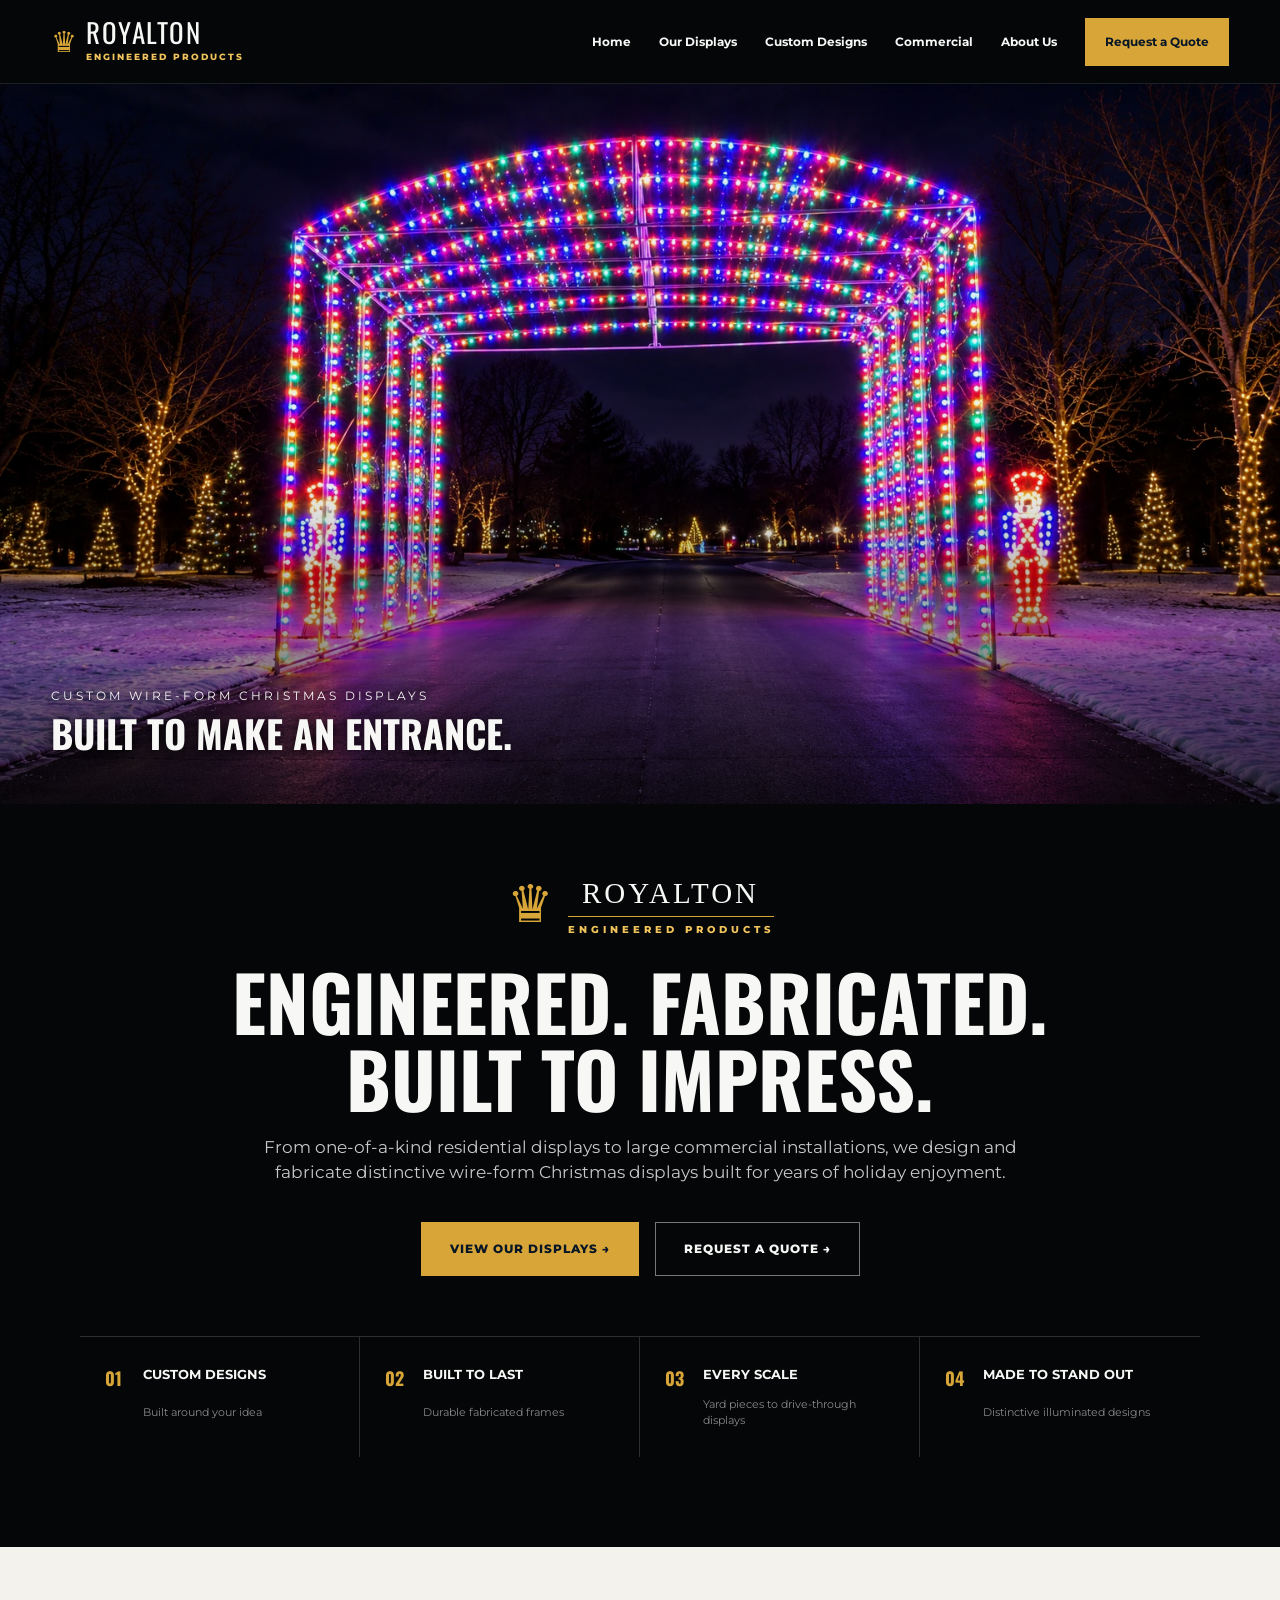
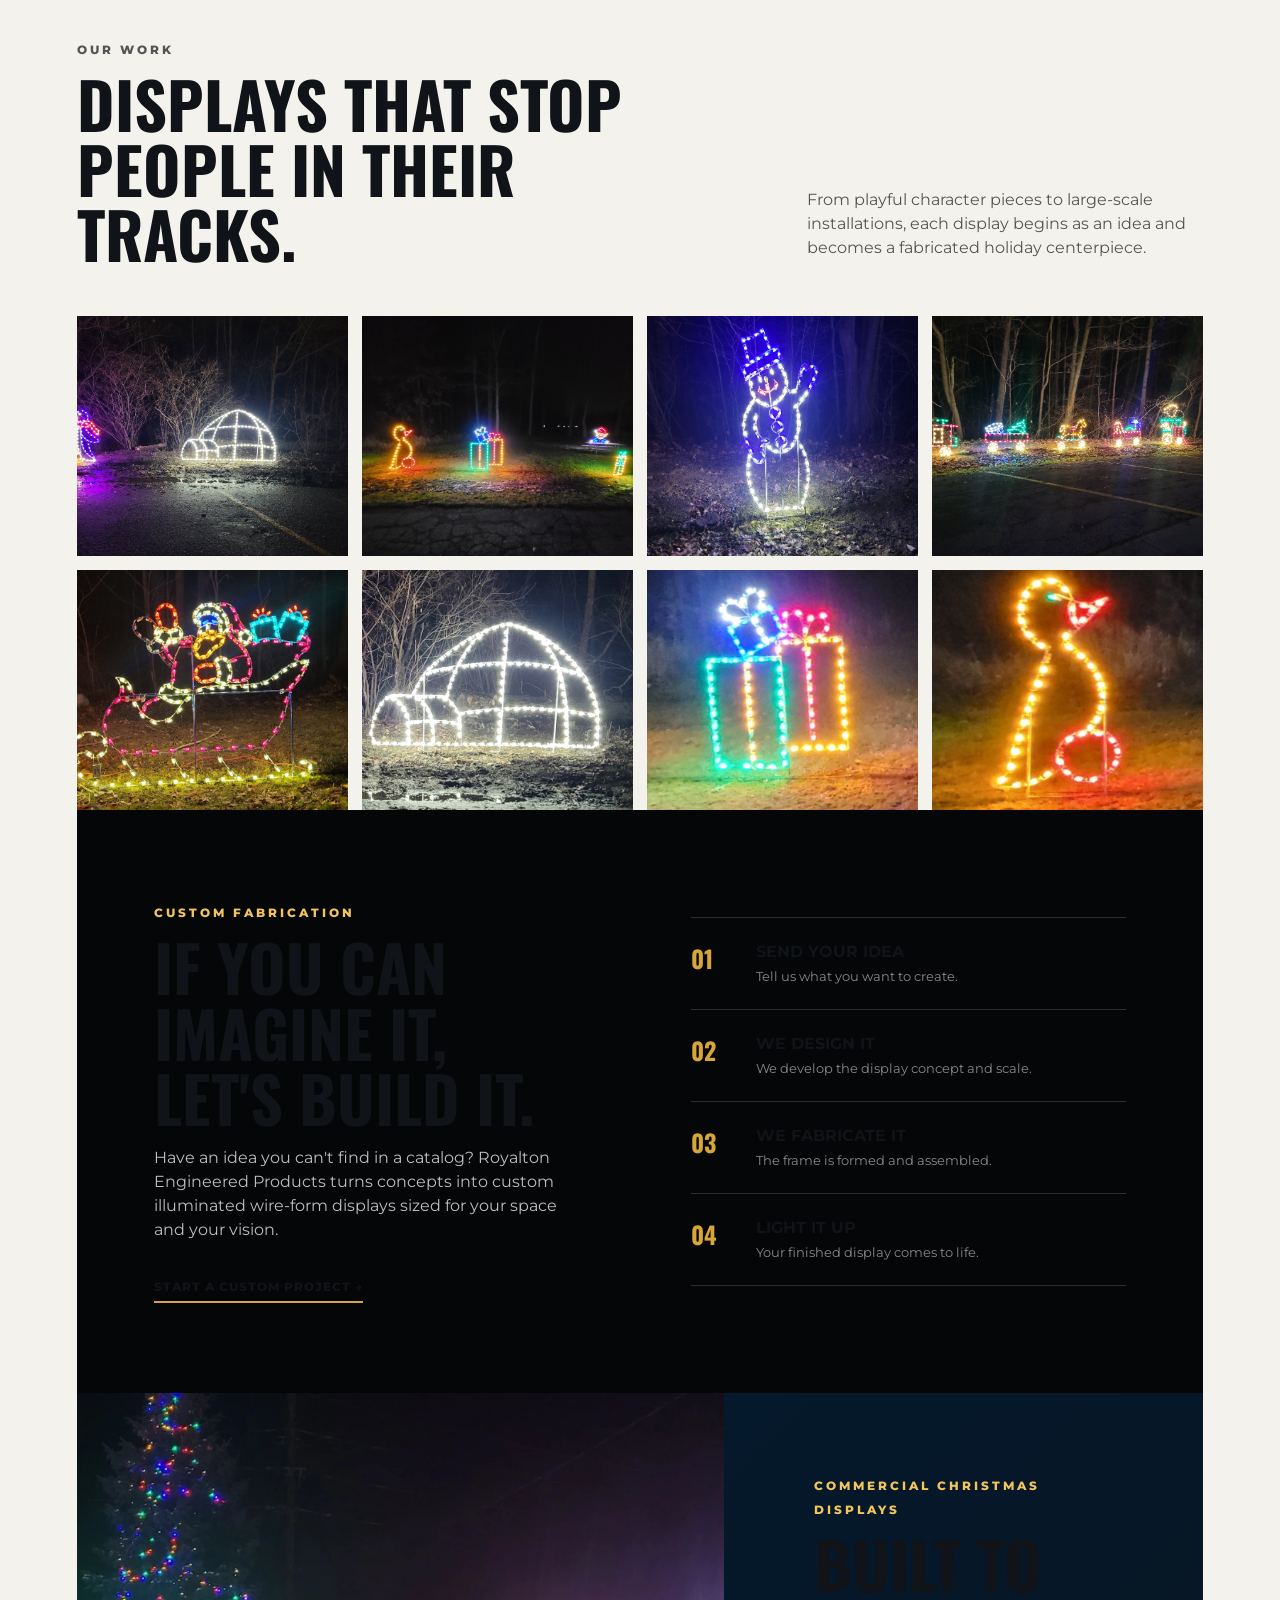
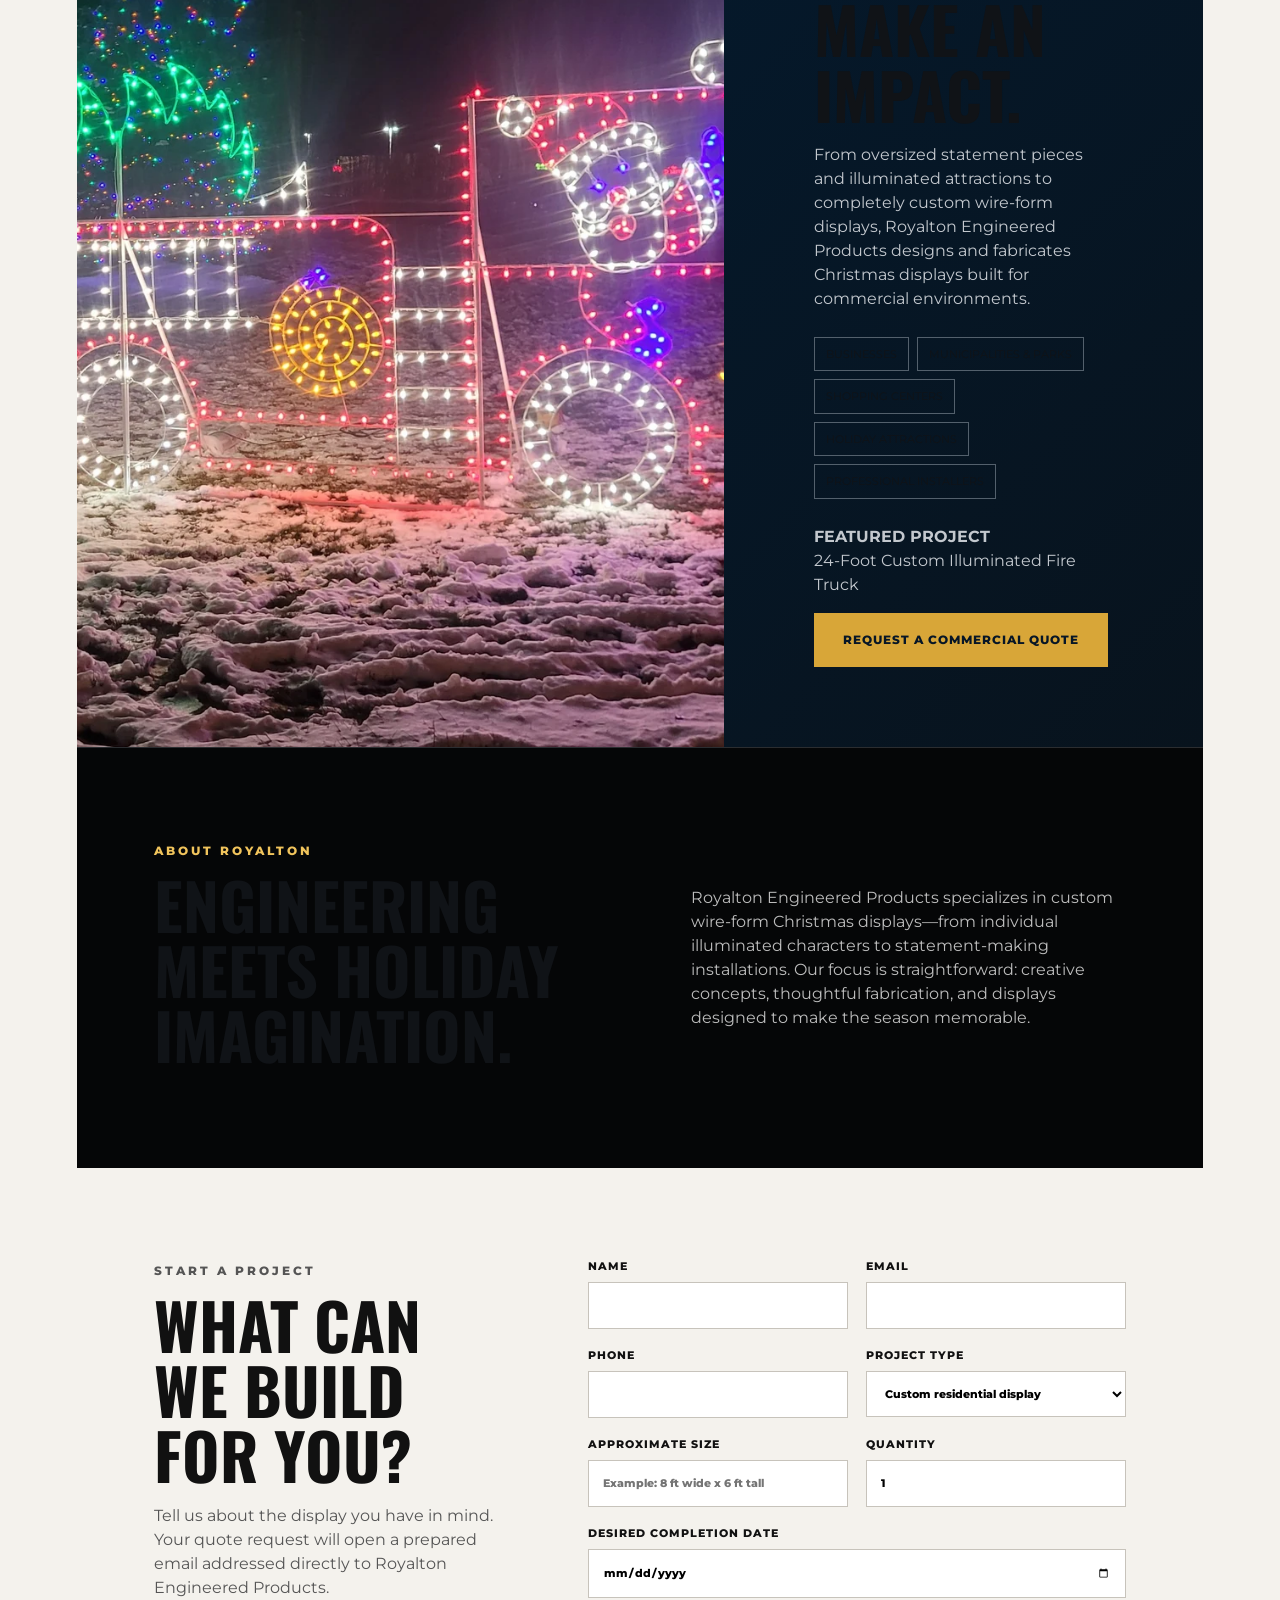
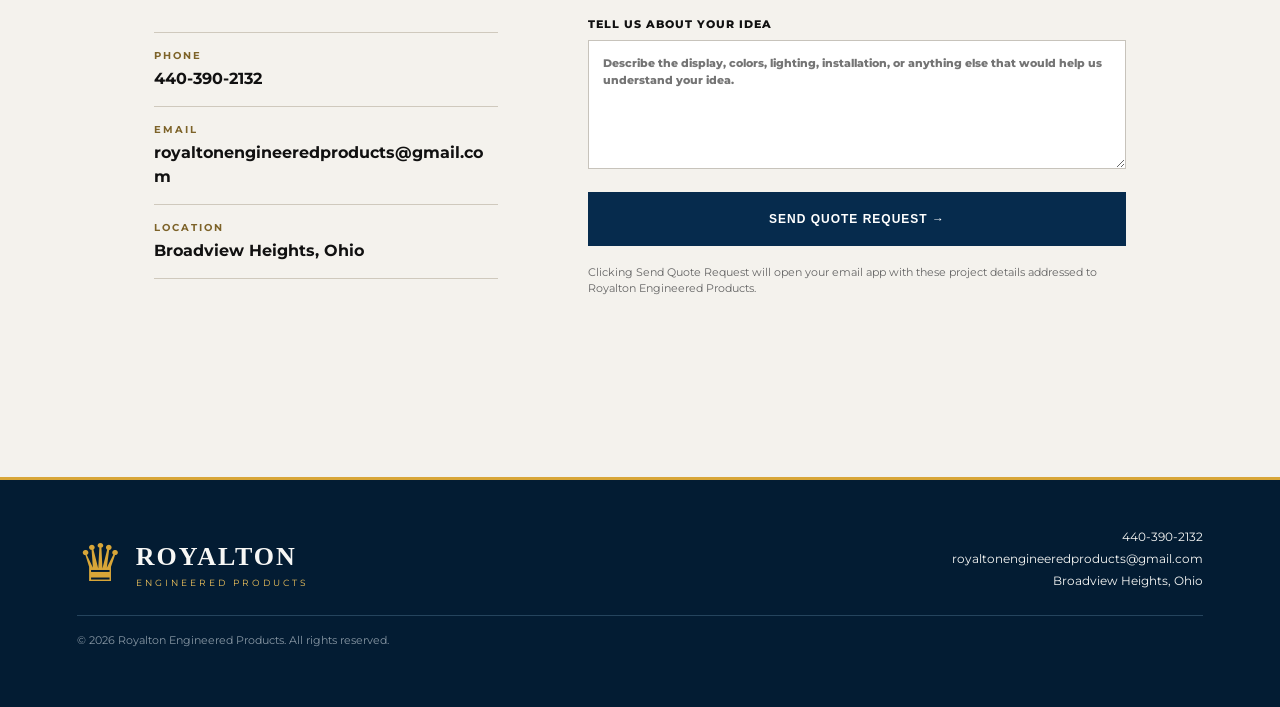
==== index.html @ d383c718 "Strengthen commercial display section Updated commercial section with new content and layout." ====
<!doctype html>
<html lang="en">
<head>
  <meta charset="utf-8">
  <meta name="viewport" content="width=device-width, initial-scale=1">
  <meta name="description" content="Royalton Engineered Products creates distinctive custom wire-form Christmas displays for residential and commercial installations.">
  <title>Royalton Engineered Products | Custom Christmas Displays</title>
  <link rel="preconnect" href="https://fonts.googleapis.com">
  <link rel="preconnect" href="https://fonts.gstatic.com" crossorigin>
  <link href="https://fonts.googleapis.com/css2?family=Montserrat:wght@400;500;600;700;800;900&family=Oswald:wght@500;600;700&display=swap" rel="stylesheet">
  <link rel="stylesheet" href="styles.css">
</head>
<body>
<header class="site-header">
  <a class="brand" href="#home" aria-label="Royalton Engineered Products home">
    <span class="crown">♛</span>
    <span><span class="brand-main">ROYALTON</span><span class="brand-sub">ENGINEERED PRODUCTS</span></span>
  </a>
  <button class="menu-toggle" aria-label="Open navigation" aria-expanded="false">☰</button>
  <nav class="nav" aria-label="Primary navigation">
    <a href="#home">Home</a><a href="#displays">Our Displays</a><a href="#custom">Custom Designs</a>
    <a href="#commercial">Commercial</a><a href="#about">About Us</a>
    <a class="nav-cta" href="#quote">Request a Quote</a>
  </nav>
</header>

<main>
<section class="hero" id="home">
  <img src="https://royaltonengineeredproducts.github.io/royalton-engineered-products/hero-arch.webp" alt="Large multicolor illuminated drive-through Christmas arch at night">
  <div class="hero-shade"></div>
  <div class="hero-tag"><span>Custom Wire-Form Christmas Displays</span><strong>Built to make an entrance.</strong></div>
</section>

<section class="intro section-dark">
  <div class="royal-mark"><span class="crown-large">♛</span><div><div class="royal-name">ROYALTON</div><div class="royal-sub">ENGINEERED PRODUCTS</div></div></div>
  <h1>ENGINEERED. FABRICATED.<br><span>BUILT TO IMPRESS.</span></h1>
  <p class="lead">From one-of-a-kind residential displays to large commercial installations, we design and fabricate distinctive wire-form Christmas displays built for years of holiday enjoyment.</p>
  <div class="actions"><a class="btn btn-gold" href="#displays">View Our Displays →</a><a class="btn btn-outline" href="#quote">Request a Quote →</a></div>
  <div class="feature-strip">
    <div><b>01</b><strong>Custom Designs</strong><span>Built around your idea</span></div>
    <div><b>02</b><strong>Built to Last</strong><span>Durable fabricated frames</span></div>
    <div><b>03</b><strong>Every Scale</strong><span>Yard pieces to drive-through displays</span></div>
    <div><b>04</b><strong>Made to Stand Out</strong><span>Distinctive illuminated designs</span></div>
  </div>
</section>

<section class="section displays" id="displays">
  <div class="section-heading"><div><span class="kicker">OUR WORK</span><h2>Displays that stop people in their tracks.</h2></div><p>From playful character pieces to large-scale installations, each display begins as an idea and becomes a fabricated holiday centerpiece.</p></div>
  <div class="gallery">
    <img src="https://royaltonengineeredproducts.github.io/royalton-engineered-products/royalton-display-02.jpg" alt="Custom illuminated penguin and igloo Christmas display">
  <img src="https://royaltonengineeredproducts.github.io/royalton-engineered-products/royalton-display-05.jpg" alt="Custom illuminated Christmas character and present display">
    <img src="https://royaltonengineeredproducts.github.io/royalton-engineered-products/royalton-display-06.jpg" alt="Custom illuminated snowman wire-form display">
   <img src="https://royaltonengineeredproducts.github.io/royalton-engineered-products/royalton-display-07.jpg" alt="Custom illuminated Christmas train display">
  <img src="https://royaltonengineeredproducts.github.io/royalton-engineered-products/royalton-display-10.jpg" alt="Custom illuminated Santa sleigh display">
      <img src="https://royaltonengineeredproducts.github.io/royalton-engineered-products/royalton-display-11.jpg" alt="Custom illuminated igloo display">
 <img src="https://royaltonengineeredproducts.github.io/royalton-engineered-products/royalton-display-12.jpg" alt="Custom illuminated Christmas present display">
  <img src="https://royaltonengineeredproducts.github.io/royalton-engineered-products/royalton-display-15.jpg" alt="Custom illuminated character wire-form display">
</div>
<section class="split section-dark" id="custom">
  <div class="split-copy"><span class="kicker gold">CUSTOM FABRICATION</span><h2>If you can imagine it,<br>let's build it.</h2><p>Have an idea you can't find in a catalog? Royalton Engineered Products turns concepts into custom illuminated wire-form displays sized for your space and your vision.</p><a class="text-link" href="#quote">Start a custom project →</a></div>
  <div class="process">
    <div><b>01</b><span><strong>Send Your Idea</strong><small>Tell us what you want to create.</small></span></div>
    <div><b>02</b><span><strong>We Design It</strong><small>We develop the display concept and scale.</small></span></div>
    <div><b>03</b><span><strong>We Fabricate It</strong><small>The frame is formed and assembled.</small></span></div>
    <div><b>04</b><span><strong>Light It Up</strong><small>Your finished display comes to life.</small></span></div>
  </div>
</section>

<section class="commercial section" id="commercial">
  <div class="commercial-image">
    <img src="https://royaltonengineeredproducts.github.io/royalton-engineered-products/fire-truck.webp" alt="24-foot custom illuminated Christmas fire truck">
  </div>

  <div class="commercial-copy">
    <span class="kicker gold">COMMERCIAL CHRISTMAS DISPLAYS</span>

    <h2>Built to Make an Impact.</h2>

    <p>From oversized statement pieces and illuminated attractions to completely custom wire-form displays, Royalton Engineered Products designs and fabricates Christmas displays built for commercial environments.</p>

    <div class="audiences">
      <span>Businesses</span>
      <span>Municipalities &amp; Parks</span>
      <span>Shopping Centers</span>
      <span>Holiday Attractions</span>
      <span>Professional Installers</span>
    </div>

    <p><strong>FEATURED PROJECT</strong><br>
    24-Foot Custom Illuminated Fire Truck</p>

    <a class="btn btn-gold" href="#quote">Request a Commercial Quote</a>
  </div>
</section>

<section class="about section-dark" id="about">
  <div><span class="kicker gold">ABOUT ROYALTON</span><h2>Engineering meets holiday imagination.</h2></div>
  <p>Royalton Engineered Products specializes in custom wire-form Christmas displays—from individual illuminated characters to statement-making installations. Our focus is straightforward: creative concepts, thoughtful fabrication, and displays designed to make the season memorable.</p>
</section>

<section class="quote section" id="quote">
  <div class="quote-intro">
    <span class="kicker">START A PROJECT</span><h2>What can we build for you?</h2>
    <p>Tell us about the display you have in mind. Your quote request will open a prepared email addressed directly to Royalton Engineered Products.</p>
    <div class="contact-card">
      <a href="tel:+14403902132"><strong>PHONE</strong><span>440-390-2132</span></a>
      <a href="mailto:royaltonengineeredproducts@gmail.com"><strong>EMAIL</strong><span>royaltonengineeredproducts@gmail.com</span></a>
      <div><strong>LOCATION</strong><span>Broadview Heights, Ohio</span></div>
    </div>
  </div>
  <form id="quoteForm" class="quote-form">
    <label>Name<input name="name" required></label>
    <label>Email<input name="email" type="email" required></label>
    <label>Phone<input name="phone" type="tel"></label>
    <label>Project type<select name="type"><option>Custom residential display</option><option>Commercial display</option><option>Large-scale installation</option><option>Replacement / expansion</option><option>Other</option></select></label>
    <label>Approximate size<input name="size" placeholder="Example: 8 ft wide x 6 ft tall"></label>
    <label>Quantity<input name="quantity" type="number" min="1" value="1"></label>
    <label class="full">Desired completion date<input name="date" type="date"></label>
    <label class="full">Tell us about your idea<textarea name="idea" rows="6" placeholder="Describe the display, colors, lighting, installation, or anything else that would help us understand your idea."></textarea></label>
    <button class="btn btn-navy full" type="submit">Send Quote Request →</button>
    <p class="form-message full">Clicking Send Quote Request will open your email app with these project details addressed to Royalton Engineered Products.</p>
  </form>
</section>
</main>

<footer>
  <div class="footer-brand"><div class="crown-large">♛</div><div><strong>ROYALTON</strong><span>ENGINEERED PRODUCTS</span></div></div>
  <div class="footer-contact">
    <a href="tel:+14403902132">440-390-2132</a>
    <a href="mailto:royaltonengineeredproducts@gmail.com">royaltonengineeredproducts@gmail.com</a>
    <span>Broadview Heights, Ohio</span>
  </div>
  <p class="copyright">© <span id="year"></span> Royalton Engineered Products. All rights reserved.</p>
</footer>
<script src="script.js"></script>
</body>
</html>
---- styles.css ----
:root{--black:#050607;--panel:#0b0d10;--navy:#062b4d;--navy2:#031c33;--gold:#d8a638;--gold2:#f1c45c;--white:#f7f7f5;--muted:#b8b8b8;--line:#2b2d30}
*{box-sizing:border-box}html{scroll-behavior:smooth}body{margin:0;background:var(--black);color:var(--white);font-family:Montserrat,Arial,sans-serif;line-height:1.5}img{display:block;width:100%}a{color:inherit;text-decoration:none}
.site-header{height:84px;background:#040608;display:flex;align-items:center;justify-content:space-between;padding:0 4vw;position:sticky;top:0;z-index:100;border-bottom:1px solid #1b2025}.brand{display:flex;align-items:center;gap:9px}.crown{font-size:29px;color:var(--gold)}.brand-main{display:block;font-family:Oswald,sans-serif;font-size:27px;letter-spacing:1.5px;line-height:1}.brand-sub{display:block;color:var(--gold2);font-size:9px;font-weight:800;letter-spacing:2px;margin-top:4px}.nav{display:flex;align-items:center;gap:28px;font-size:12px;font-weight:700}.nav a:not(.nav-cta){padding:31px 0 27px;border-bottom:3px solid transparent}.nav a:hover:not(.nav-cta){border-color:var(--gold)}.nav-cta{background:var(--gold);color:#071626;padding:15px 20px}.menu-toggle{display:none;background:none;border:0;color:white;font-size:26px}
.hero{height:min(70vw,720px);min-height:480px;position:relative;overflow:hidden}.hero img{height:100%;object-fit:cover}.hero-shade{position:absolute;inset:0;background:linear-gradient(180deg,rgba(0,0,0,.05) 55%,rgba(0,0,0,.75))}.hero-tag{position:absolute;left:4vw;bottom:42px;display:flex;flex-direction:column;text-shadow:0 2px 14px #000}.hero-tag span{text-transform:uppercase;letter-spacing:3px;font-size:12px}.hero-tag strong{font-family:Oswald;font-size:38px;text-transform:uppercase}
.section,.section-dark{padding:90px 6vw}.section-dark{background:var(--black)}.intro{text-align:center;padding-top:68px}.royal-mark{display:flex;justify-content:center;align-items:center;gap:14px;margin-bottom:25px}.crown-large{font-size:52px;color:var(--gold);line-height:1}.royal-name{font-family:Georgia,serif;font-size:29px;letter-spacing:3px}.royal-sub{font-size:10px;font-weight:800;letter-spacing:4px;color:var(--gold2);border-top:1px solid var(--gold);padding-top:5px}.kicker{font-size:12px;font-weight:800;letter-spacing:3px;color:#555}.gold{color:var(--gold2)}.intro h1,.section-heading h2,.split h2,.commercial h2,.about h2,.quote h2{font-family:Oswald,sans-serif;text-transform:uppercase;line-height:1.02}.intro h1{font-size:clamp(40px,6vw,76px);margin:18px 0}.lead{max-width:830px;margin:auto;color:#c8c8c8;font-size:17px}.actions{display:flex;justify-content:center;gap:16px;margin:36px 0 60px}.btn{display:inline-flex;align-items:center;justify-content:center;min-height:54px;padding:0 28px;text-transform:uppercase;letter-spacing:1px;font-weight:800;font-size:12px;border:1px solid transparent;cursor:pointer}.btn-gold{background:var(--gold);color:#071626}.btn-gold:hover{background:var(--gold2)}.btn-outline{border-color:#777}.btn-outline:hover{border-color:var(--gold)}.btn-navy{background:var(--navy);color:white}.btn-navy:hover{background:#0a3d69}.feature-strip{max-width:1120px;margin:auto;border-top:1px solid var(--line);display:grid;grid-template-columns:repeat(4,1fr);text-align:left}.feature-strip div{padding:28px 25px;border-right:1px solid var(--line);display:grid;grid-template-columns:38px 1fr}.feature-strip div:last-child{border:0}.feature-strip b,.process b{color:var(--gold);font-family:Oswald;font-size:18px}.feature-strip strong{font-size:13px;text-transform:uppercase}.feature-strip span{grid-column:2;color:#888;font-size:11px;margin-top:4px}
.displays{background:#f4f2ed;color:#101317}.section-heading{max-width:1180px;margin:auto auto 40px;display:grid;grid-template-columns:1.25fr .75fr;gap:70px;align-items:end}.section-heading h2,.split h2,.commercial h2,.about h2,.quote h2{font-size:clamp(38px,5vw,64px);margin:10px 0}.section-heading p{color:#555}.gallery{max-width:1180px;margin:auto;display:grid;grid-template-columns:repeat(3,1fr);gap:18px}.card{background:#090909;color:white;min-height:390px;position:relative;overflow:hidden}.card-wide{grid-column:span 2}.card img{height:100%;position:absolute;inset:0;object-fit:cover;transition:transform .45s}.card:hover img{transform:scale(1.025)}.card:after{content:"";position:absolute;inset:0;background:linear-gradient(180deg,transparent 55%,rgba(0,0,0,.82))}.card-copy{position:absolute;z-index:2;left:24px;bottom:20px}.card-copy span{font-size:10px;letter-spacing:2px;color:var(--gold2);font-weight:800}.card-copy h3{font-family:Oswald;font-size:28px;text-transform:uppercase;margin:4px 0}.card-copy p{font-size:12px;color:#ccc;margin:0}
.split{display:grid;grid-template-columns:1fr 1fr;gap:8vw;align-items:center}.split-copy p,.about p{color:#bdbdbd;max-width:650px}.text-link{display:inline-block;margin-top:20px;font-weight:800;text-transform:uppercase;font-size:12px;letter-spacing:1px;border-bottom:2px solid var(--gold);padding-bottom:5px}.process{border-top:1px solid var(--line)}.process div{display:flex;gap:25px;padding:22px 0;border-bottom:1px solid var(--line)}.process b{font-size:24px;min-width:40px}.process span{display:flex;flex-direction:column}.process strong{text-transform:uppercase}.process small{color:#888;margin-top:3px}
.commercial{background:linear-gradient(135deg,var(--navy2),#08131d);display:grid;grid-template-columns:1.15fr .85fr;padding:0}.commercial-image img{height:100%;min-height:620px;object-fit:cover}.commercial-copy{padding:80px 7vw;align-self:center}.commercial-copy p{color:#c3c8ce}.audiences{display:flex;flex-wrap:wrap;gap:8px;margin:26px 0}.audiences span{border:1px solid #53606c;padding:8px 11px;font-size:11px;text-transform:uppercase}.about{display:grid;grid-template-columns:1fr 1fr;gap:8vw;align-items:center;border-top:1px solid var(--line)}
.quote{background:#f4f2ed;color:#111;display:grid;grid-template-columns:.78fr 1.22fr;gap:7vw}.quote-intro p{color:#555}.contact-card{margin-top:32px;border-top:1px solid #cfc9bd}.contact-card a,.contact-card div{display:flex;flex-direction:column;padding:15px 0;border-bottom:1px solid #cfc9bd}.contact-card strong{font-size:10px;letter-spacing:2px;color:#7d6329}.contact-card span{font-weight:700;margin-top:4px;overflow-wrap:anywhere}.quote-form{display:grid;grid-template-columns:1fr 1fr;gap:18px}.quote-form label{font-size:11px;font-weight:800;text-transform:uppercase;letter-spacing:1px}.quote-form input,.quote-form select,.quote-form textarea{width:100%;margin-top:8px;border:1px solid #c7c3bb;background:white;padding:14px;font:inherit;text-transform:none}.quote-form textarea{resize:vertical}.full{grid-column:1/-1}.form-message{font-size:11px;color:#666;margin:0}
footer{padding:48px 6vw;background:var(--navy2);border-top:3px solid var(--gold);display:grid;grid-template-columns:1fr auto;gap:14px;align-items:end}.footer-brand{display:flex;align-items:center;gap:12px}.footer-brand strong{display:block;font-family:Georgia,serif;font-size:26px;letter-spacing:2px}.footer-brand span{display:block;color:var(--gold2);font-size:9px;letter-spacing:3px}.footer-contact{display:flex;flex-direction:column;text-align:right;font-size:12px;gap:4px}.footer-contact a:hover{color:var(--gold2)}.copyright{grid-column:1/-1;border-top:1px solid #25445d;padding-top:16px;color:#8796a3;font-size:11px}
@media(max-width:900px){.site-header{height:72px}.nav{display:none;position:absolute;top:72px;left:0;right:0;background:#05080b;padding:22px 6vw;flex-direction:column;align-items:stretch;gap:0}.nav.open{display:flex}.nav a:not(.nav-cta){padding:14px 0;border-bottom:1px solid #222}.nav-cta{text-align:center;margin-top:12px}.menu-toggle{display:block}.hero{min-height:430px}.feature-strip{grid-template-columns:1fr 1fr}.section-heading,.split,.about,.quote{grid-template-columns:1fr;gap:35px}.gallery{grid-template-columns:1fr 1fr}.card-wide{grid-column:span 2}.commercial{grid-template-columns:1fr}.commercial-image img{min-height:420px}.commercial-copy{padding:60px 6vw}}
@media(max-width:600px){.brand-main{font-size:21px}.brand-sub{font-size:7px}.crown{font-size:24px}.hero{height:68vh;min-height:420px}.hero-tag{left:6vw}.hero-tag span{font-size:10px}.hero-tag strong{font-size:26px}.section,.section-dark{padding:65px 6vw}.actions{flex-direction:column}.feature-strip{grid-template-columns:1fr}.feature-strip div{border-right:0}.gallery{grid-template-columns:1fr}.card-wide{grid-column:auto}.card{min-height:380px}.quote-form{grid-template-columns:1fr}.commercial-image img{min-height:350px}footer{grid-template-columns:1fr}.footer-contact{text-align:left}}


/* Updated Royalton portfolio gallery */
.gallery {
  display: grid;
  grid-template-columns: repeat(4, 1fr);
  gap: 14px;
  align-items: stretch;
}

.gallery img {
  display: block;
  width: 100%;
  height: 240px;
  object-fit: cover;
  object-position: center;
}

/* Keep gallery responsive on smaller screens */
@media (max-width: 900px) {
  .gallery {
    grid-template-columns: repeat(2, 1fr);
  }
}

@media (max-width: 560px) {
  .gallery {
    grid-template-columns: 1fr;
  }

  .gallery img {
    height: 280px;
  }
}
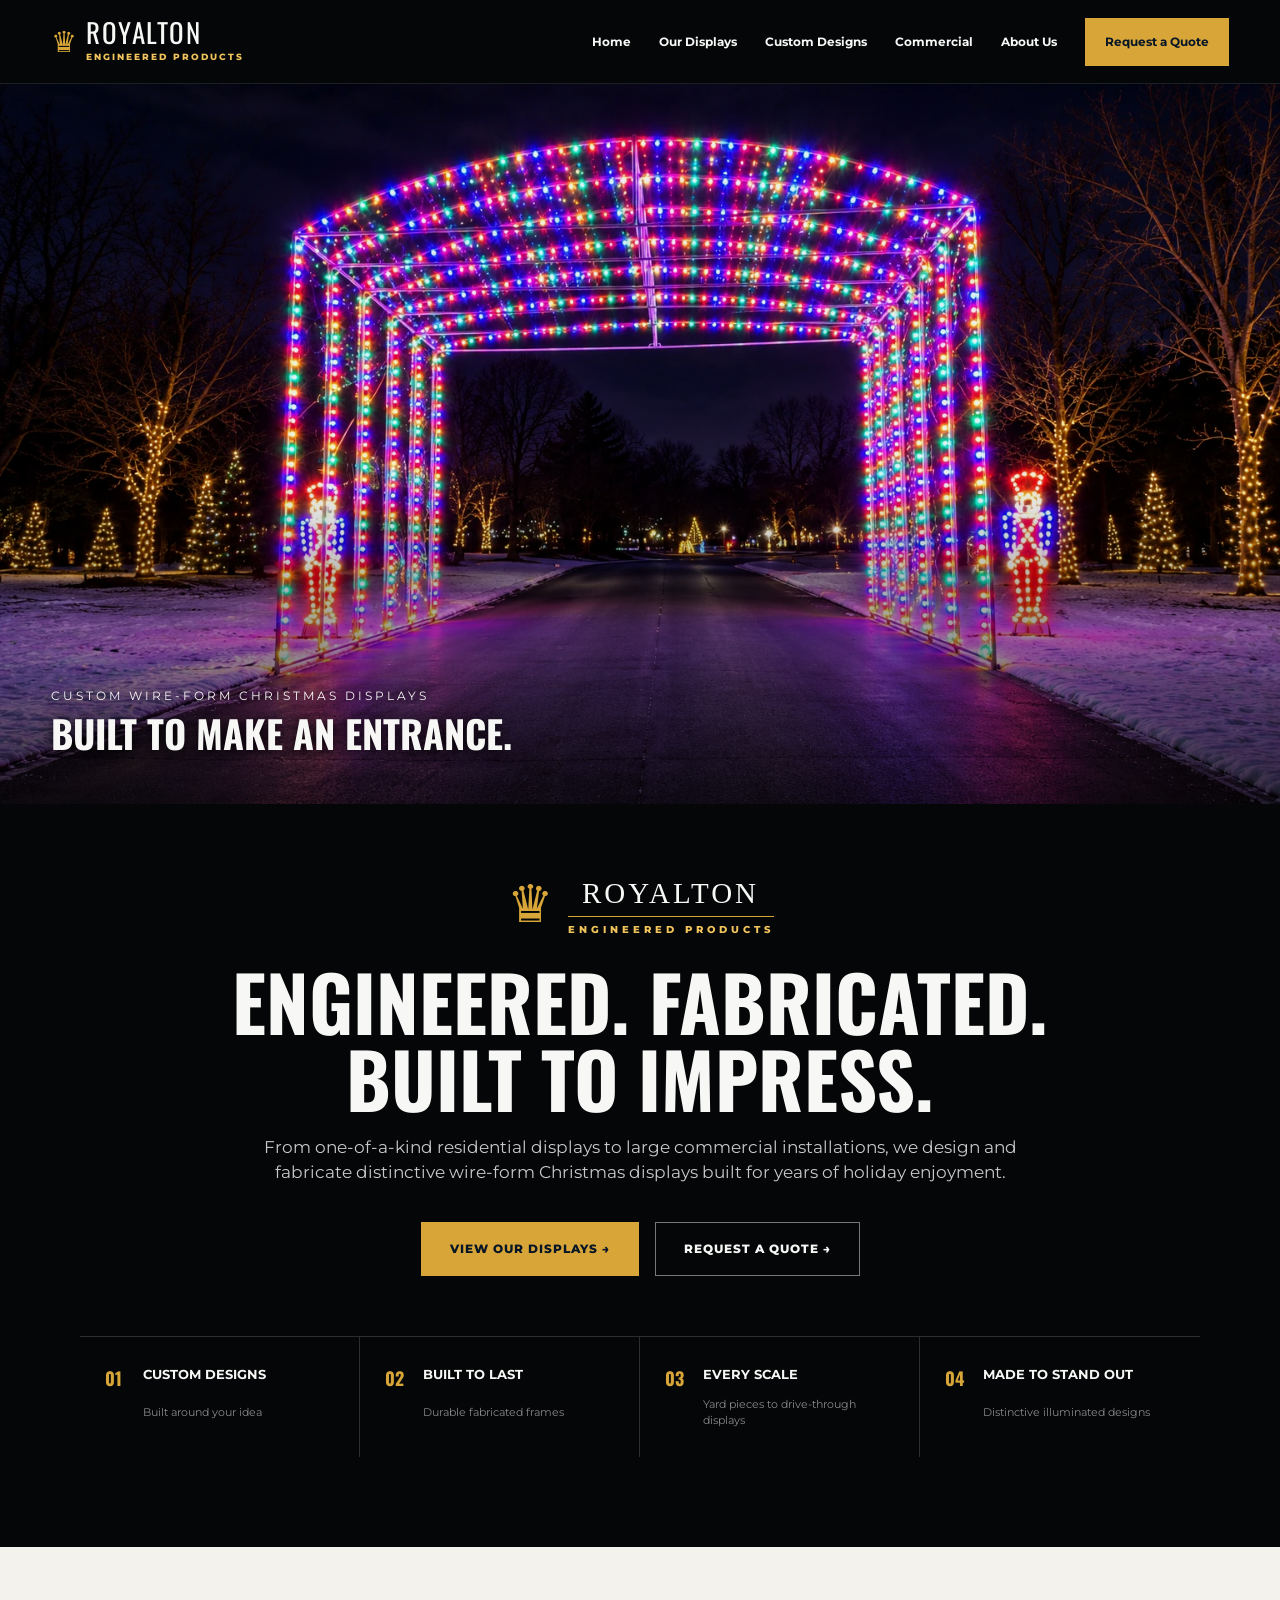
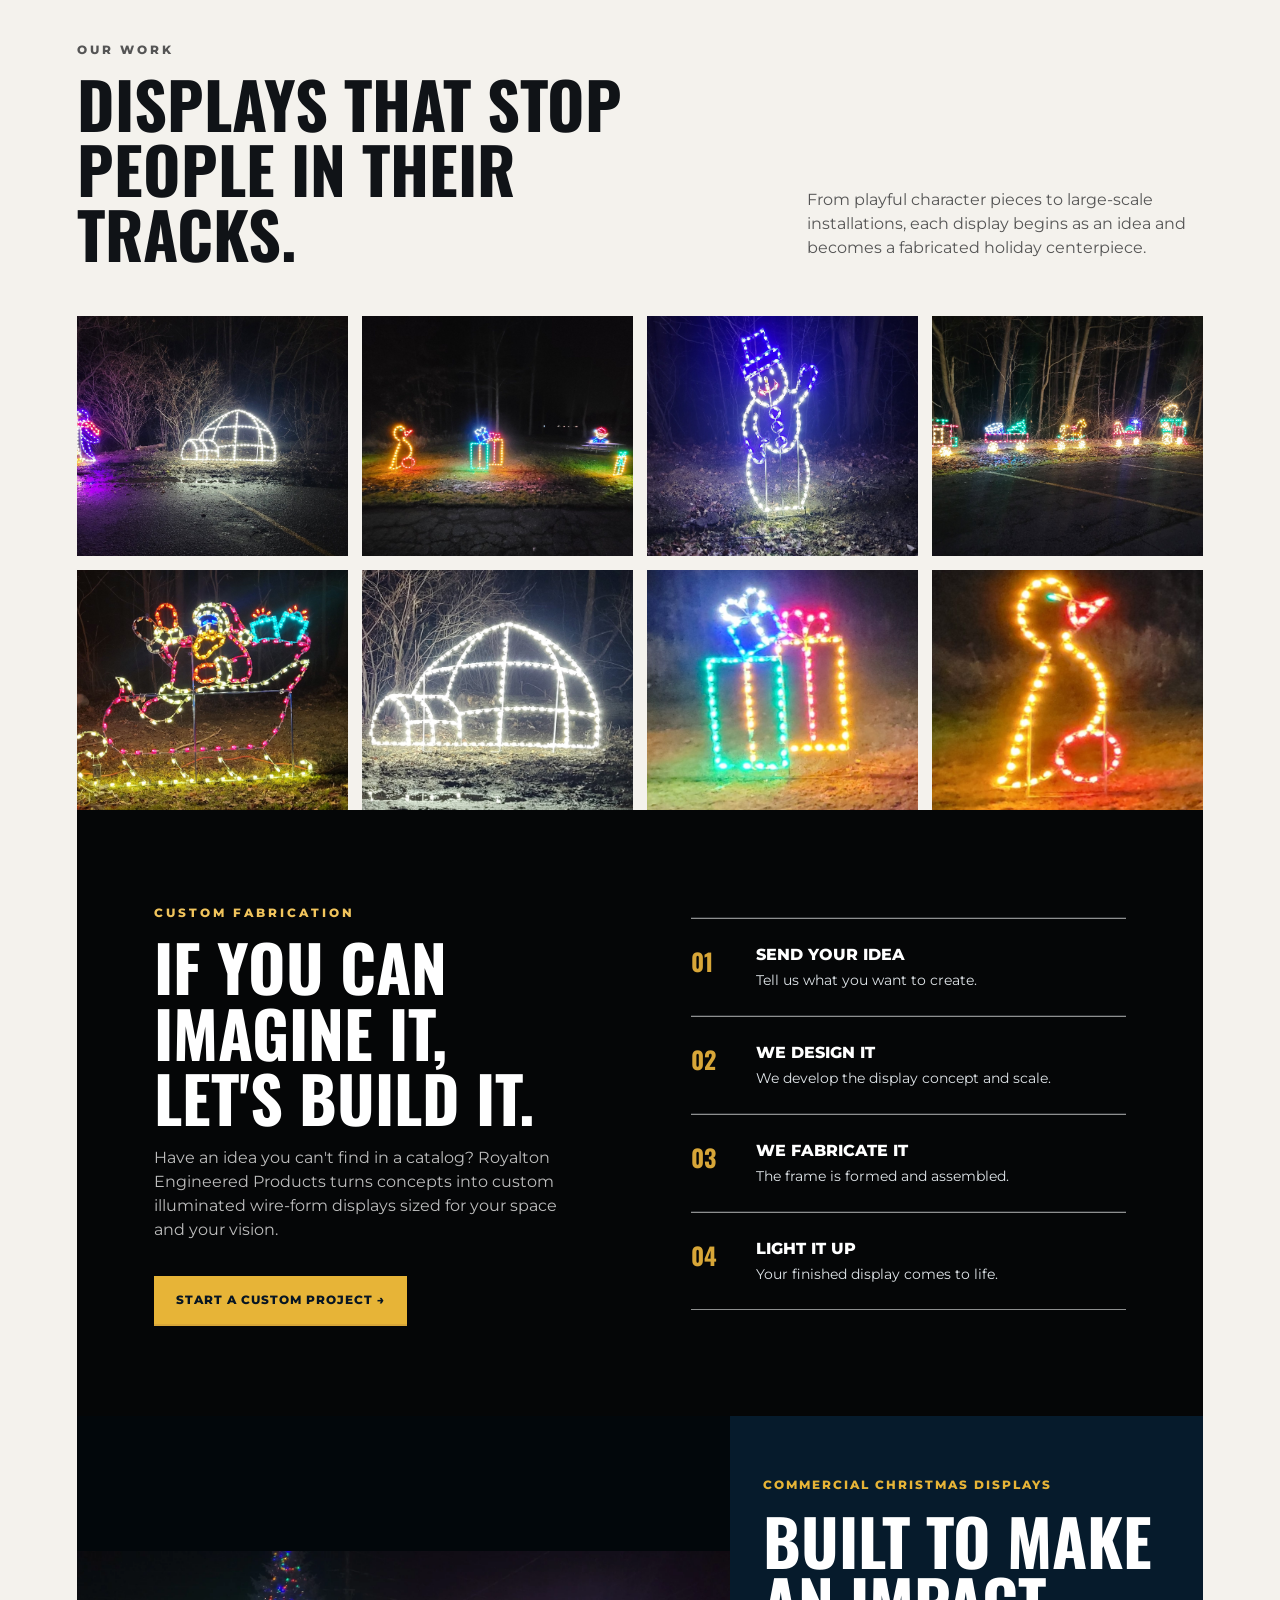
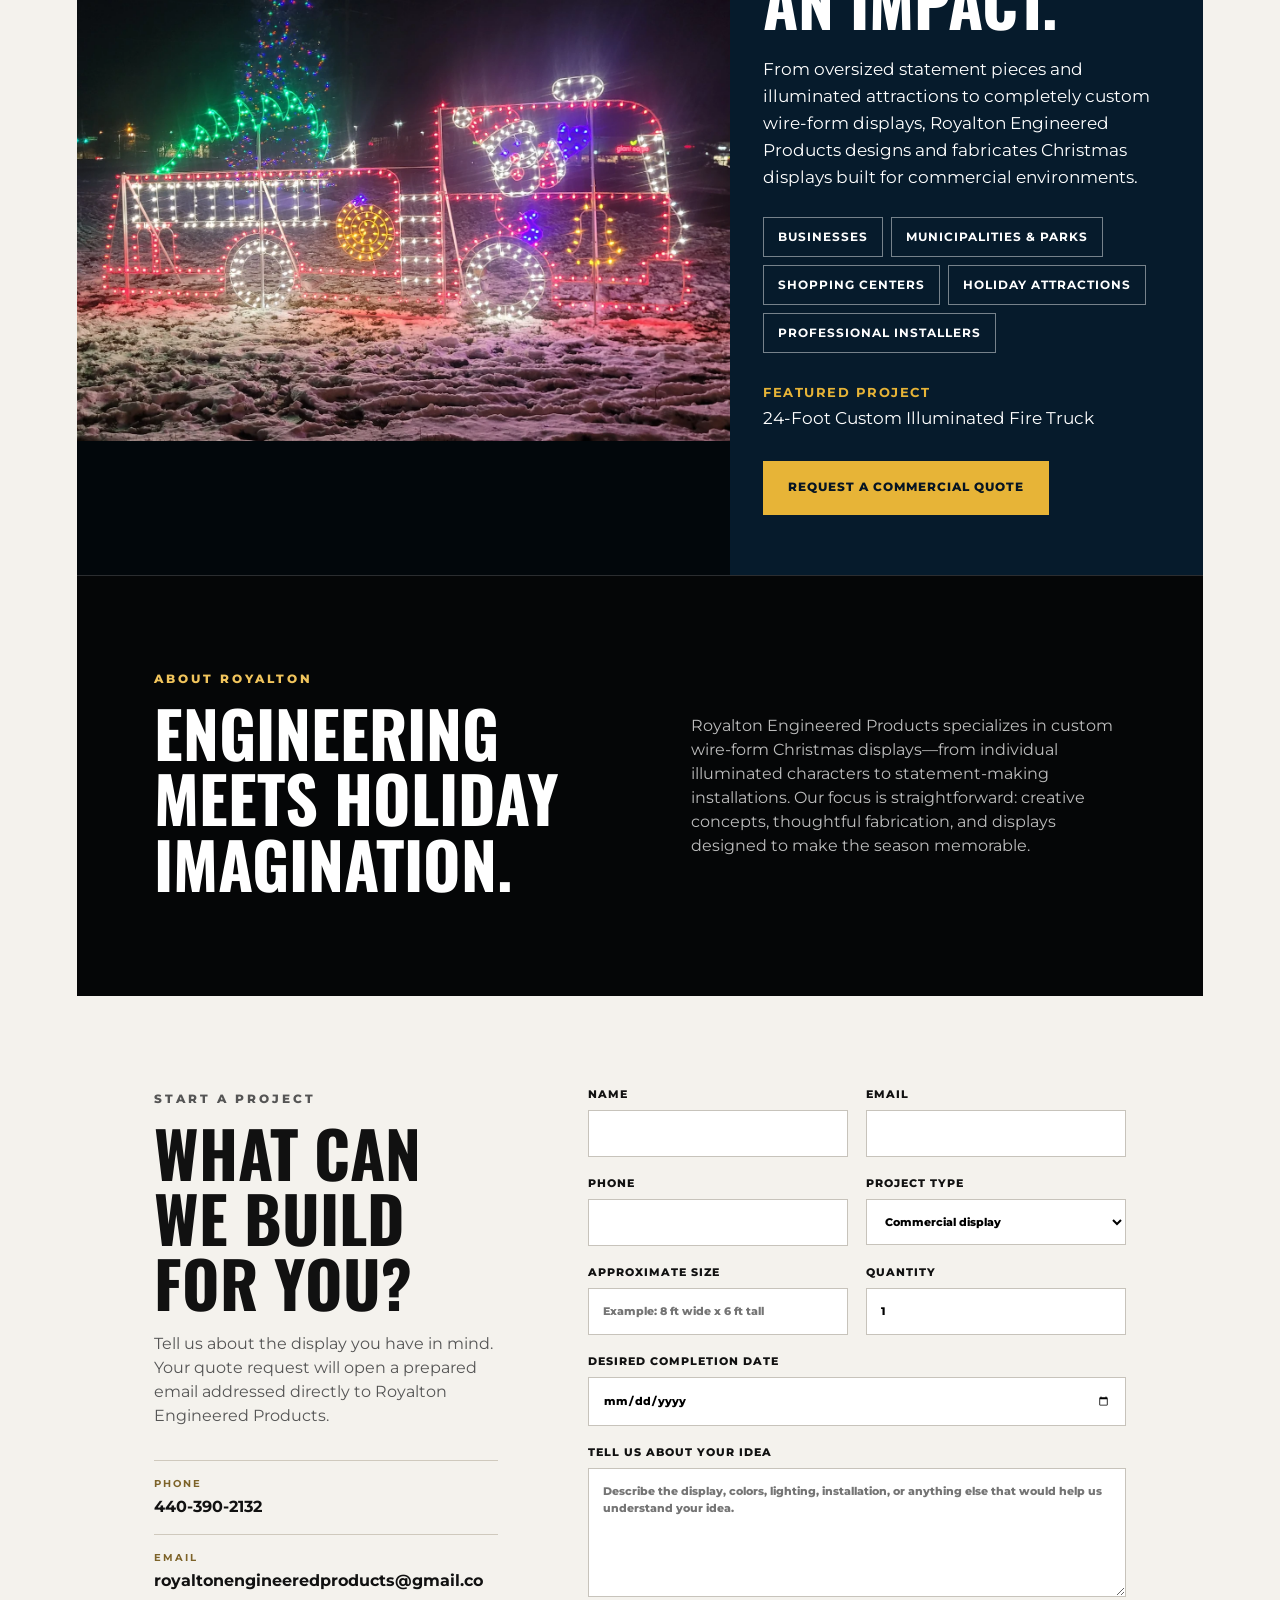
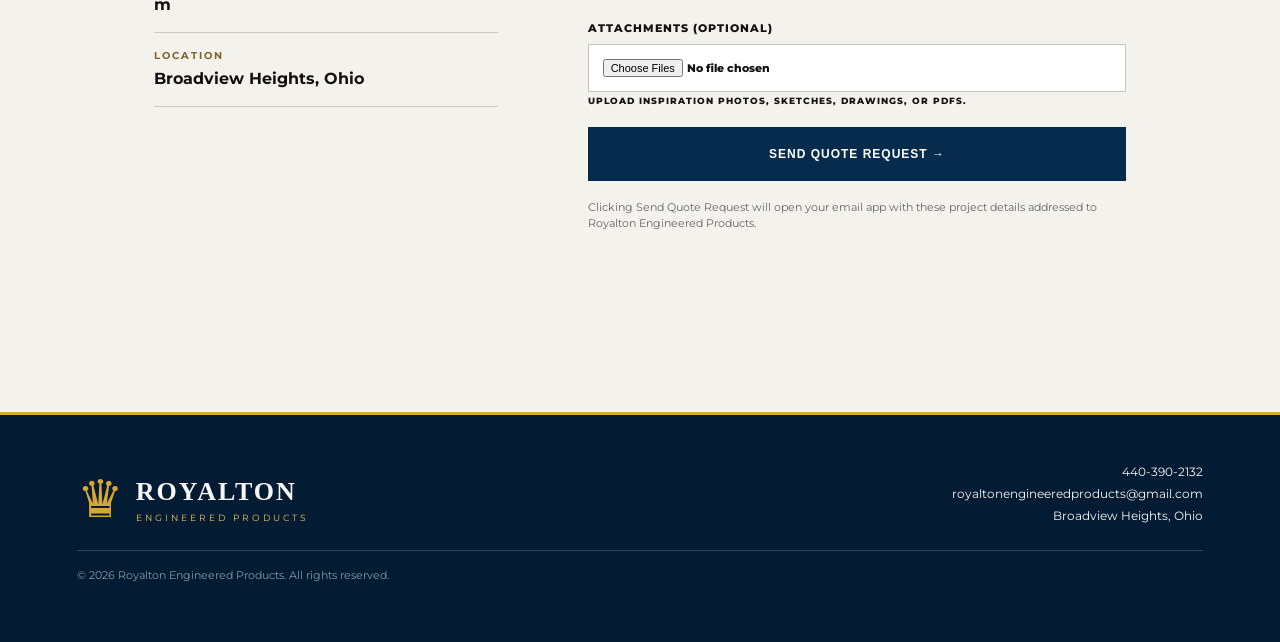
==== commit 95d991d0: "Update quote form options and attachments Set 'Commercial display' as the default option for project" ====
--- a/index.html
+++ b/index.html
@@ -112,11 +112,12 @@
     <label>Name<input name="name" required></label>
     <label>Email<input name="email" type="email" required></label>
     <label>Phone<input name="phone" type="tel"></label>
-    <label>Project type<select name="type"><option>Custom residential display</option><option>Commercial display</option><option>Large-scale installation</option><option>Replacement / expansion</option><option>Other</option></select></label>
+    <label>Project type<select name="type"><option selected>Commercial display</option><option>Custom residential display</option><option>Large-scale installation</option><option>Other</option></select></label>
     <label>Approximate size<input name="size" placeholder="Example: 8 ft wide x 6 ft tall"></label>
     <label>Quantity<input name="quantity" type="number" min="1" value="1"></label>
     <label class="full">Desired completion date<input name="date" type="date"></label>
     <label class="full">Tell us about your idea<textarea name="idea" rows="6" placeholder="Describe the display, colors, lighting, installation, or anything else that would help us understand your idea."></textarea></label>
+    <label class="full">Attachments (optional)<input type="file" name="attachments" accept=".jpg,.jpeg,.png,.webp,.pdf" multiple><small>Upload inspiration photos, sketches, drawings, or PDFs.</small></label>
     <button class="btn btn-navy full" type="submit">Send Quote Request →</button>
     <p class="form-message full">Clicking Send Quote Request will open your email app with these project details addressed to Royalton Engineered Products.</p>
   </form>
--- a/styles.css
+++ b/styles.css
@@ -45,3 +45,151 @@
     height: 280px;
   }
 }
+
+
+/* Royalton Commercial Feature */
+.commercial {
+  display: grid;
+  grid-template-columns: 58% 42%;
+  background: #061b2c;
+  padding: 0;
+  min-height: 620px;
+  align-items: stretch;
+}
+
+.commercial-image {
+  background: #02070b;
+  display: flex;
+  align-items: center;
+  justify-content: center;
+  overflow: hidden;
+}
+
+.commercial-image img {
+  width: 100%;
+  height: 100%;
+  object-fit: contain;
+  object-position: center;
+  display: block;
+}
+
+.commercial-copy {
+  padding: 60px 7%;
+  align-self: center;
+  color: #ffffff;
+}
+
+.commercial-copy .kicker {
+  display: block;
+  color: #e7b437;
+  font-weight: 800;
+  letter-spacing: 2px;
+  margin-bottom: 16px;
+}
+
+.commercial-copy h2 {
+  color: #ffffff;
+  font-size: clamp(42px, 5vw, 72px);
+  line-height: .95;
+  margin: 0 0 24px;
+  text-transform: uppercase;
+}
+
+.commercial-copy p {
+  color: #ffffff;
+  font-size: 17px;
+  line-height: 1.6;
+  margin-bottom: 24px;
+}
+
+.commercial-copy .audiences {
+  display: flex;
+  flex-wrap: wrap;
+  gap: 8px;
+  margin: 25px 0;
+}
+
+.commercial-copy .audiences span {
+  color: #ffffff;
+  border: 1px solid rgba(255,255,255,.45);
+  padding: 10px 14px;
+  font-size: 12px;
+  font-weight: 700;
+  letter-spacing: 1px;
+  text-transform: uppercase;
+}
+
+.commercial-copy p strong {
+  color: #e7b437;
+  font-size: 13px;
+  letter-spacing: 1.5px;
+}
+
+.commercial-copy .btn-gold {
+  display: inline-block;
+  margin-top: 5px;
+  padding: 16px 24px;
+  background: #e7b437;
+  color: #071523;
+  font-weight: 800;
+  text-decoration: none;
+}
+
+@media (max-width: 900px) {
+  .commercial {
+    grid-template-columns: 1fr;
+  }
+
+  .commercial-image {
+    min-height: auto;
+  }
+
+  .commercial-image img {
+    height: auto;
+    object-fit: contain;
+  }
+
+  .commercial-copy {
+    padding: 50px 7%;
+  }
+}
+
+
+/* Bright white headings on dark sections */
+.section-dark h2,
+.about h2 {
+  color: #ffffff !important;
+}
+
+
+/* Final Custom Fabrication Styling */
+.process > div {
+  border-top: 1px solid rgba(255,255,255,.55) !important;
+  padding: 24px 0 !important;
+}
+
+.process > div:last-child {
+  border-bottom: 1px solid rgba(255,255,255,.55) !important;
+}
+
+.process strong {
+  color: #ffffff !important;
+  font-weight: 800;
+}
+
+.process small {
+  color: #dfe4e8 !important;
+  font-size: 14px;
+  line-height: 1.5;
+}
+
+.split-copy .btn,
+.split-copy a {
+  color: #071523 !important;
+  background: #e7b437 !important;
+  display: inline-block;
+  padding: 15px 22px;
+  font-weight: 800;
+  text-decoration: none;
+  margin-top: 18px;
+}
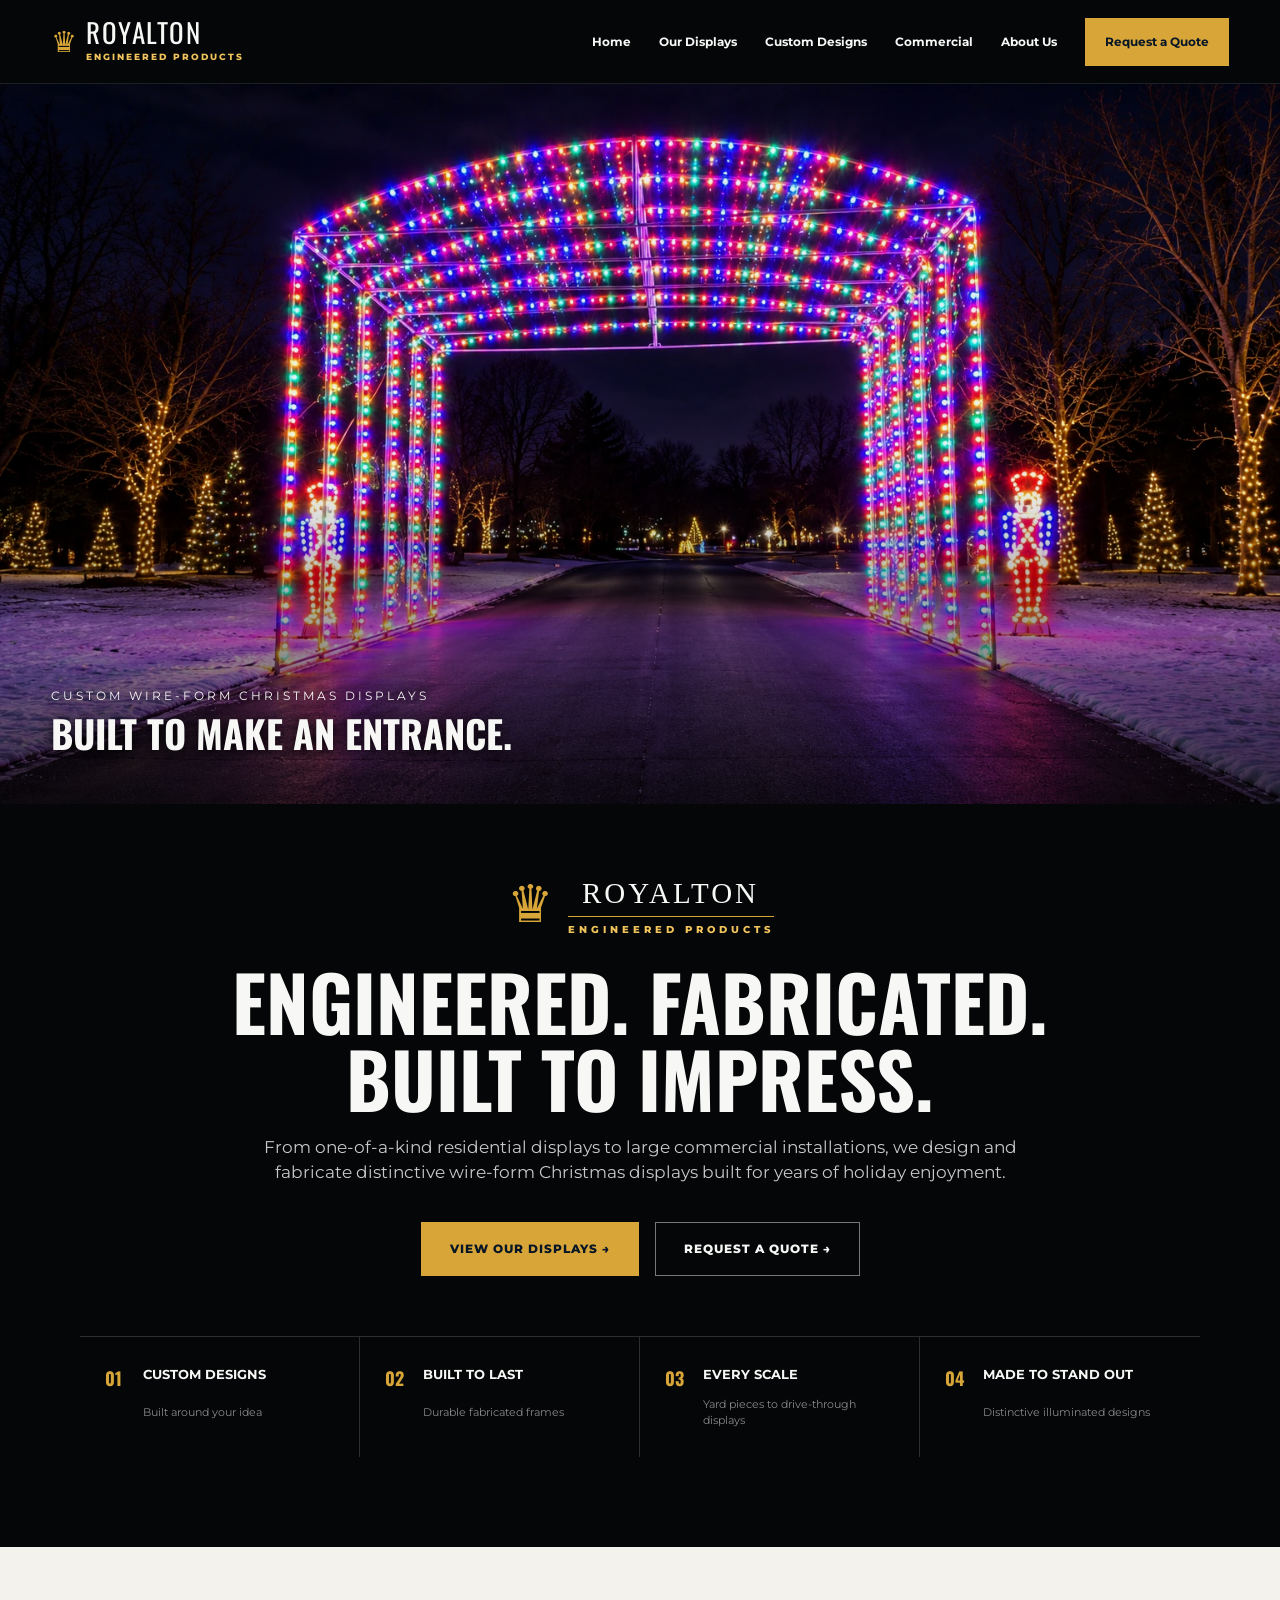
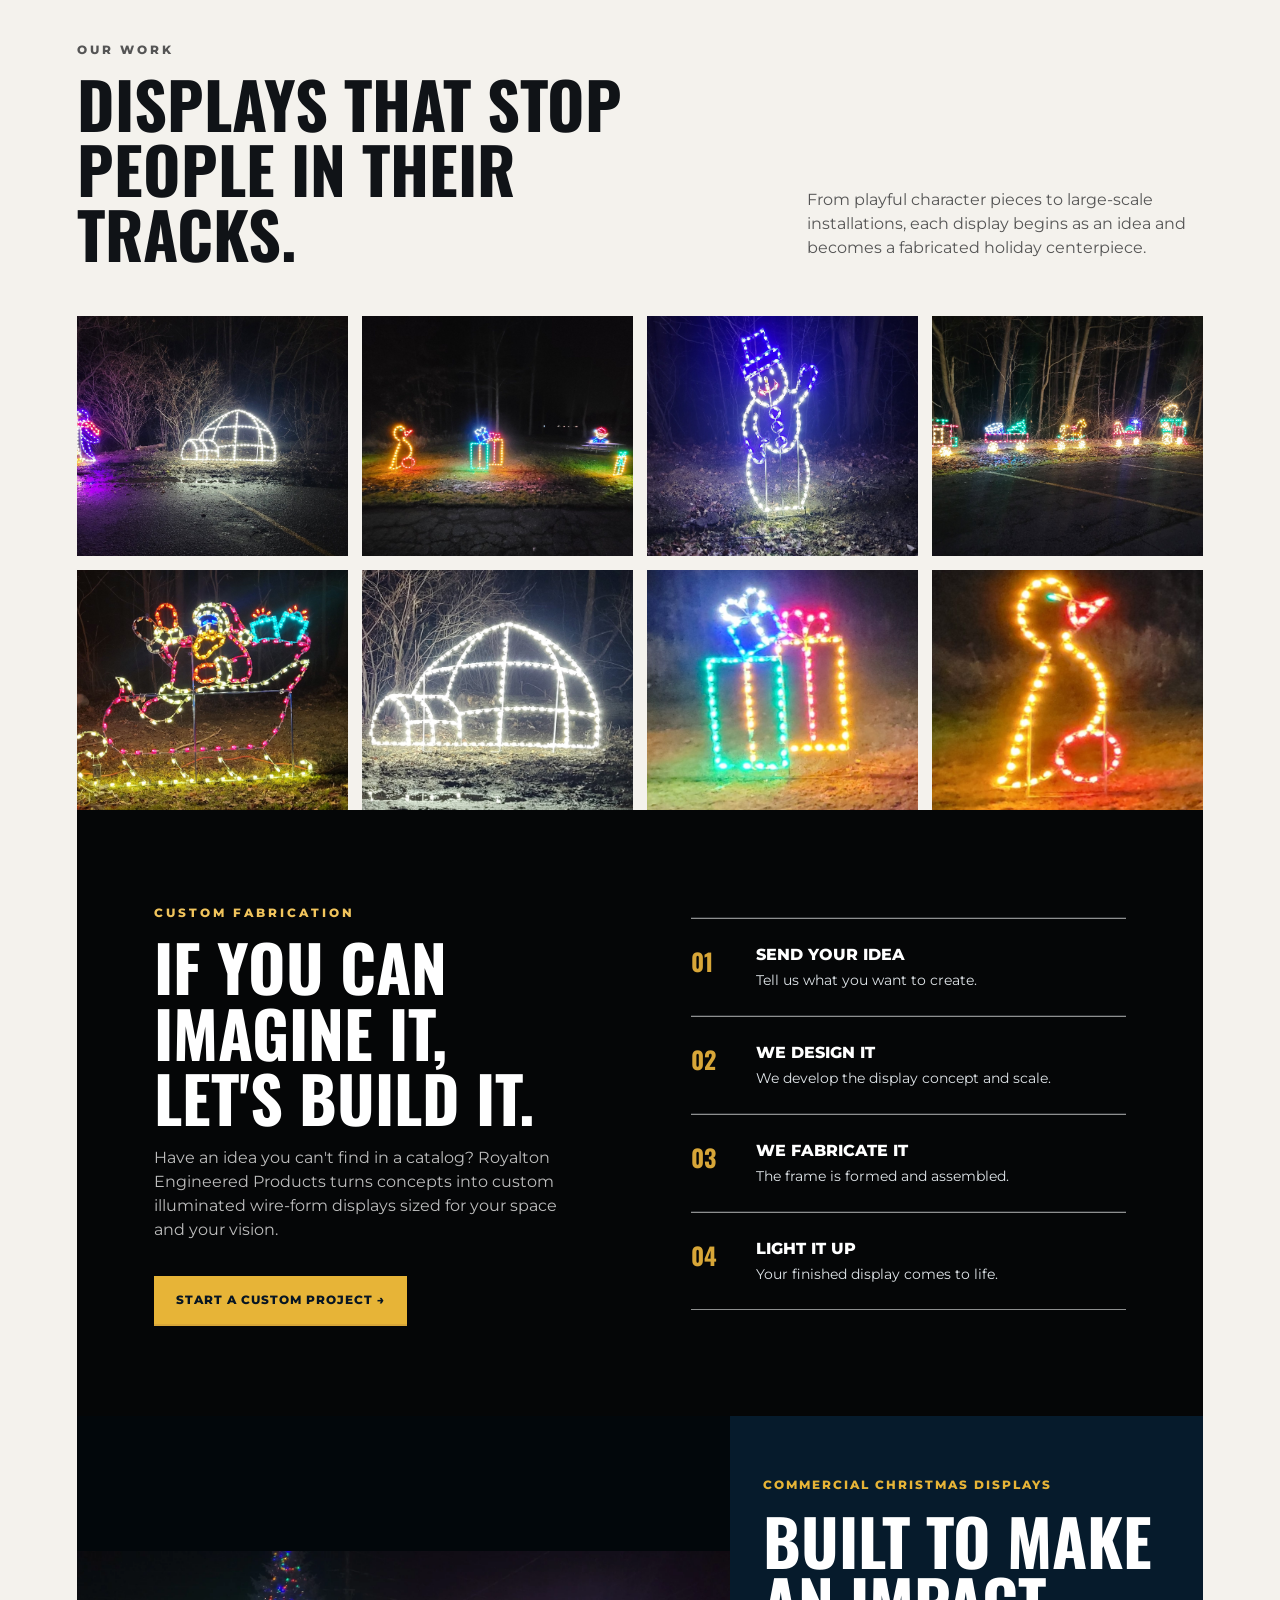
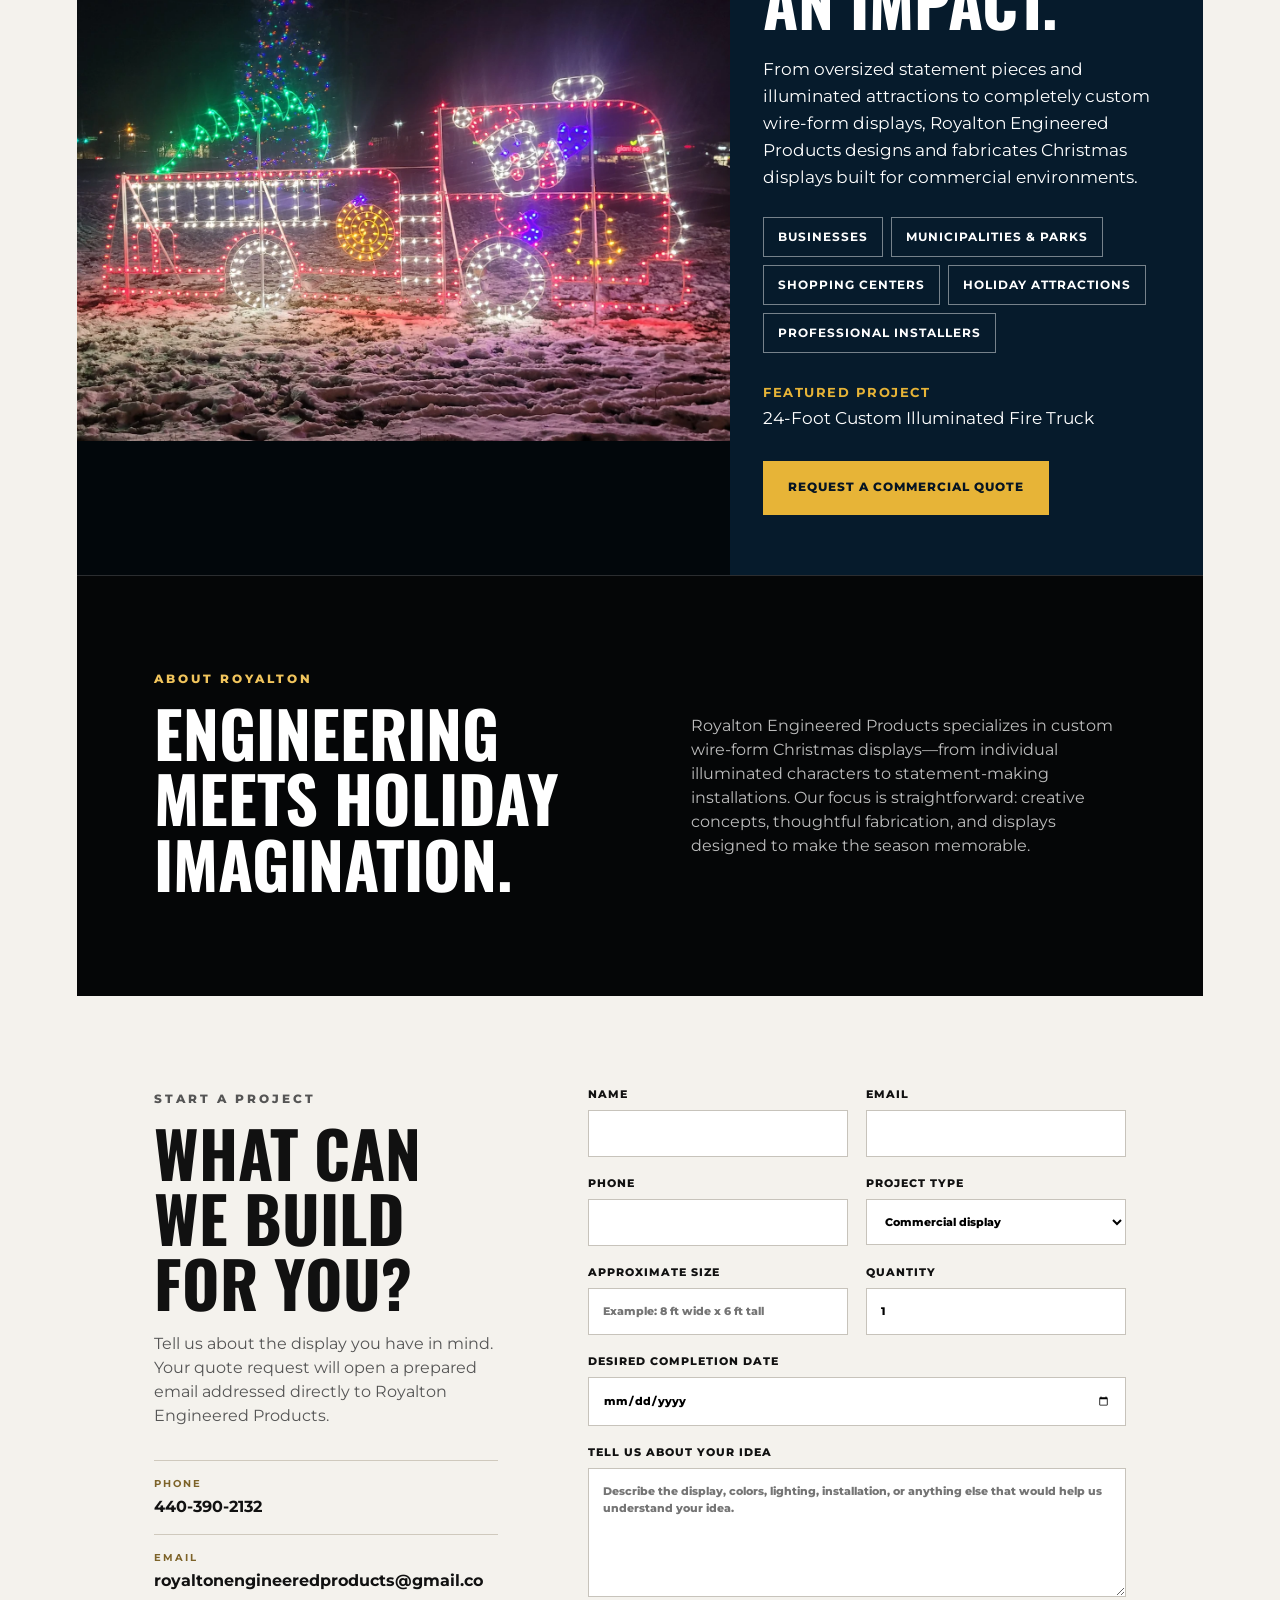
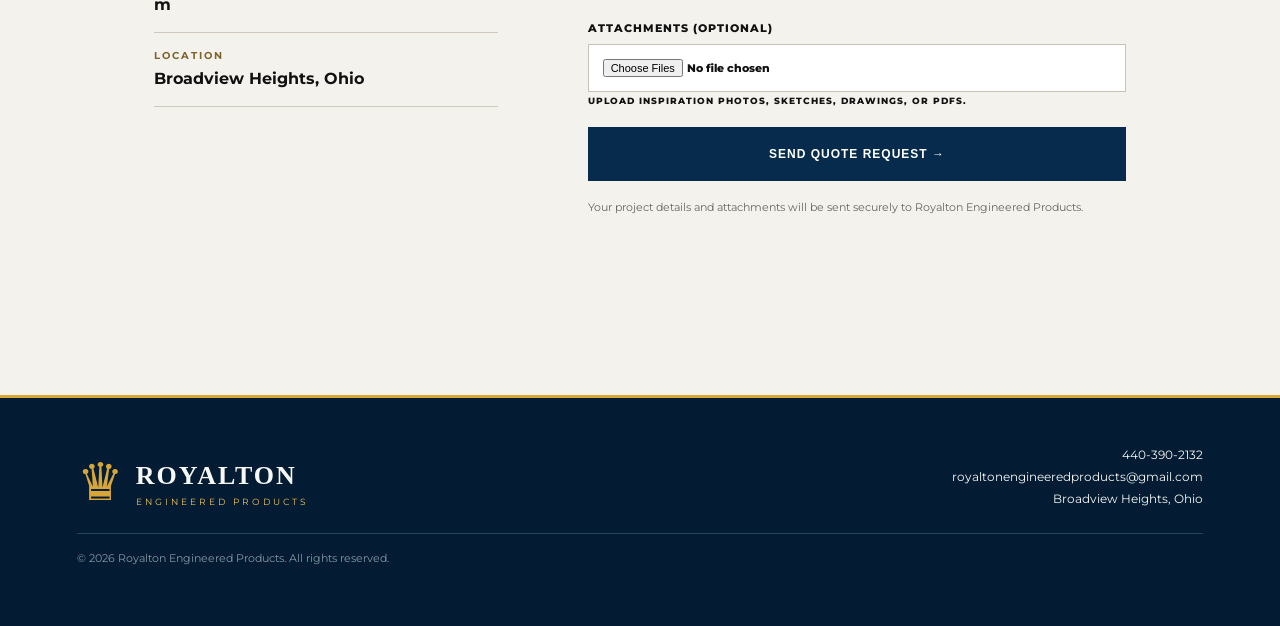
==== commit d6962907: "Connect quote form to Formspree" ====
--- a/index.html
+++ b/index.html
@@ -108,7 +108,7 @@
       <div><strong>LOCATION</strong><span>Broadview Heights, Ohio</span></div>
     </div>
   </div>
-  <form id="quoteForm" class="quote-form">
+  <form id="quoteForm" class="quote-form" action="https://formspree.io/f/mdekezlv" method="POST" enctype="multipart/form-data">
     <label>Name<input name="name" required></label>
     <label>Email<input name="email" type="email" required></label>
     <label>Phone<input name="phone" type="tel"></label>
@@ -119,7 +119,7 @@
     <label class="full">Tell us about your idea<textarea name="idea" rows="6" placeholder="Describe the display, colors, lighting, installation, or anything else that would help us understand your idea."></textarea></label>
     <label class="full">Attachments (optional)<input type="file" name="attachments" accept=".jpg,.jpeg,.png,.webp,.pdf" multiple><small>Upload inspiration photos, sketches, drawings, or PDFs.</small></label>
     <button class="btn btn-navy full" type="submit">Send Quote Request →</button>
-    <p class="form-message full">Clicking Send Quote Request will open your email app with these project details addressed to Royalton Engineered Products.</p>
+    <p class="form-message full">Your project details and attachments will be sent securely to Royalton Engineered Products.</p>
   </form>
 </section>
 </main>
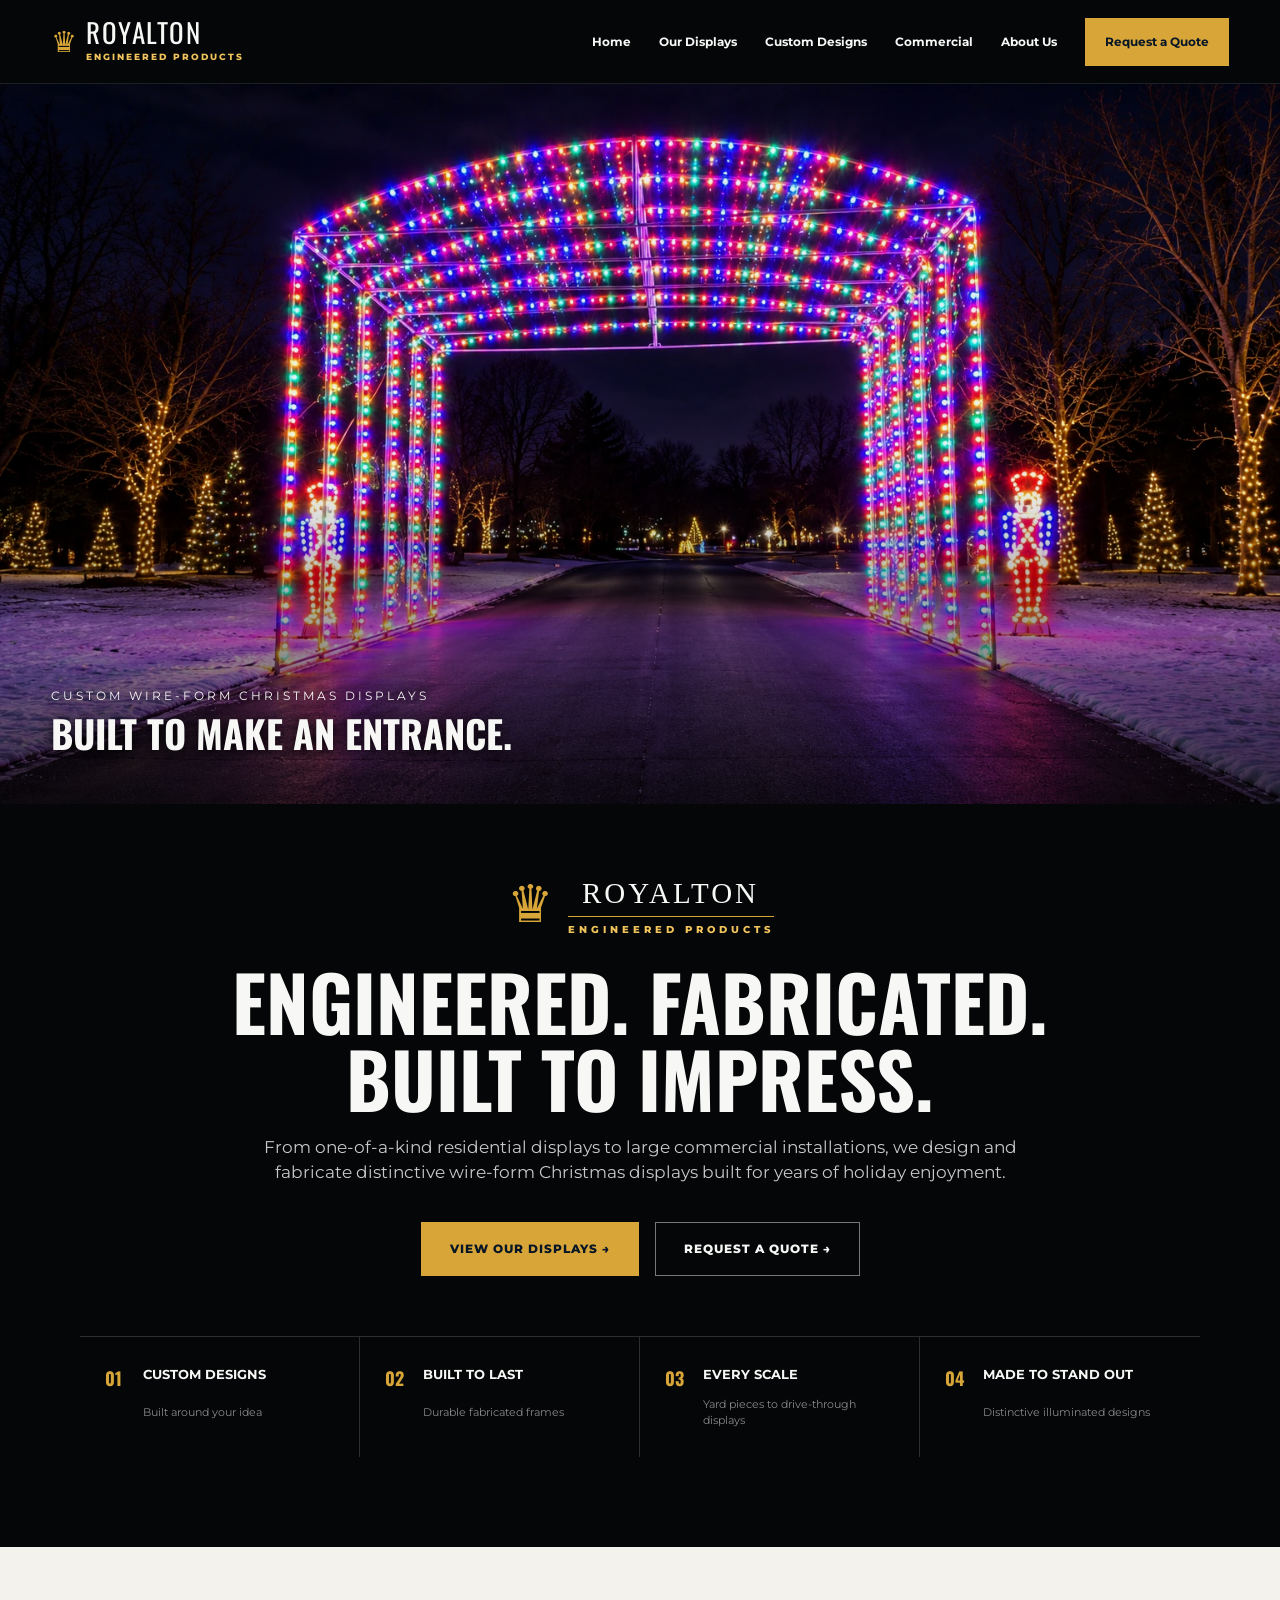
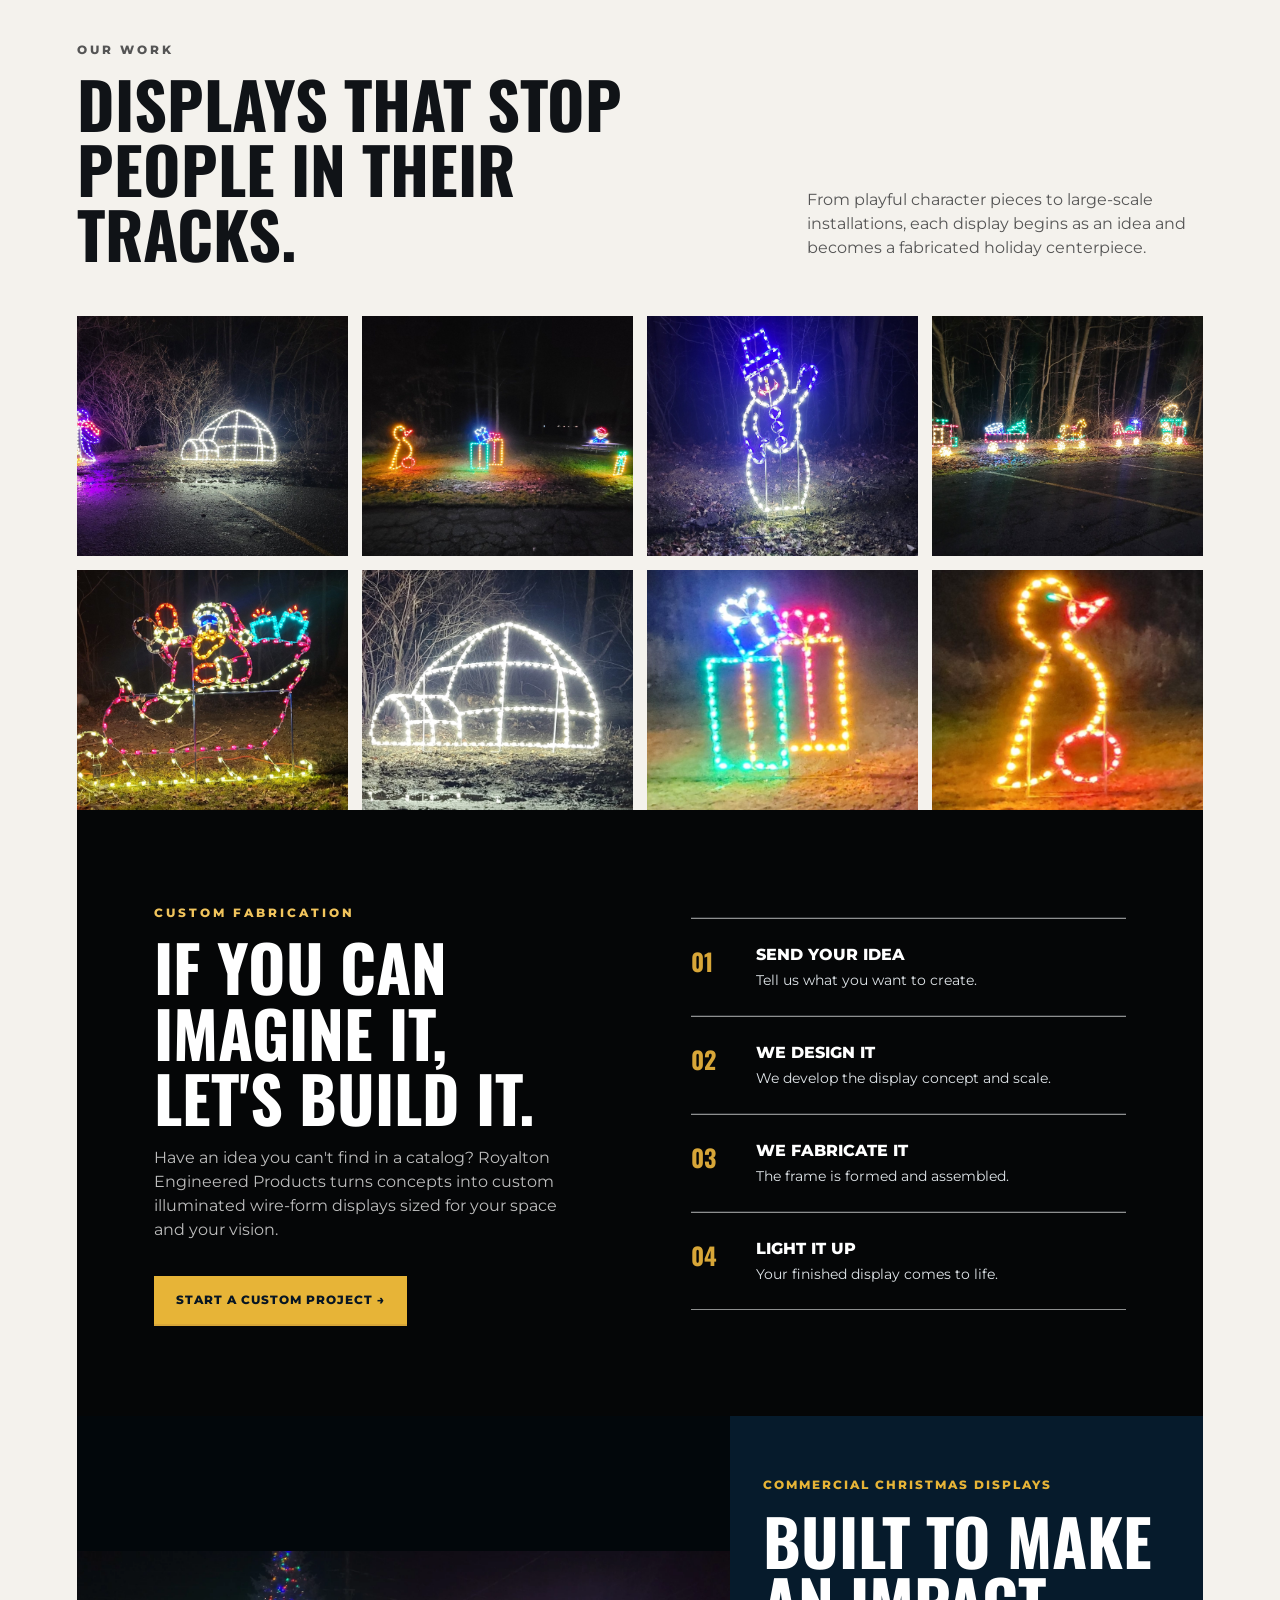
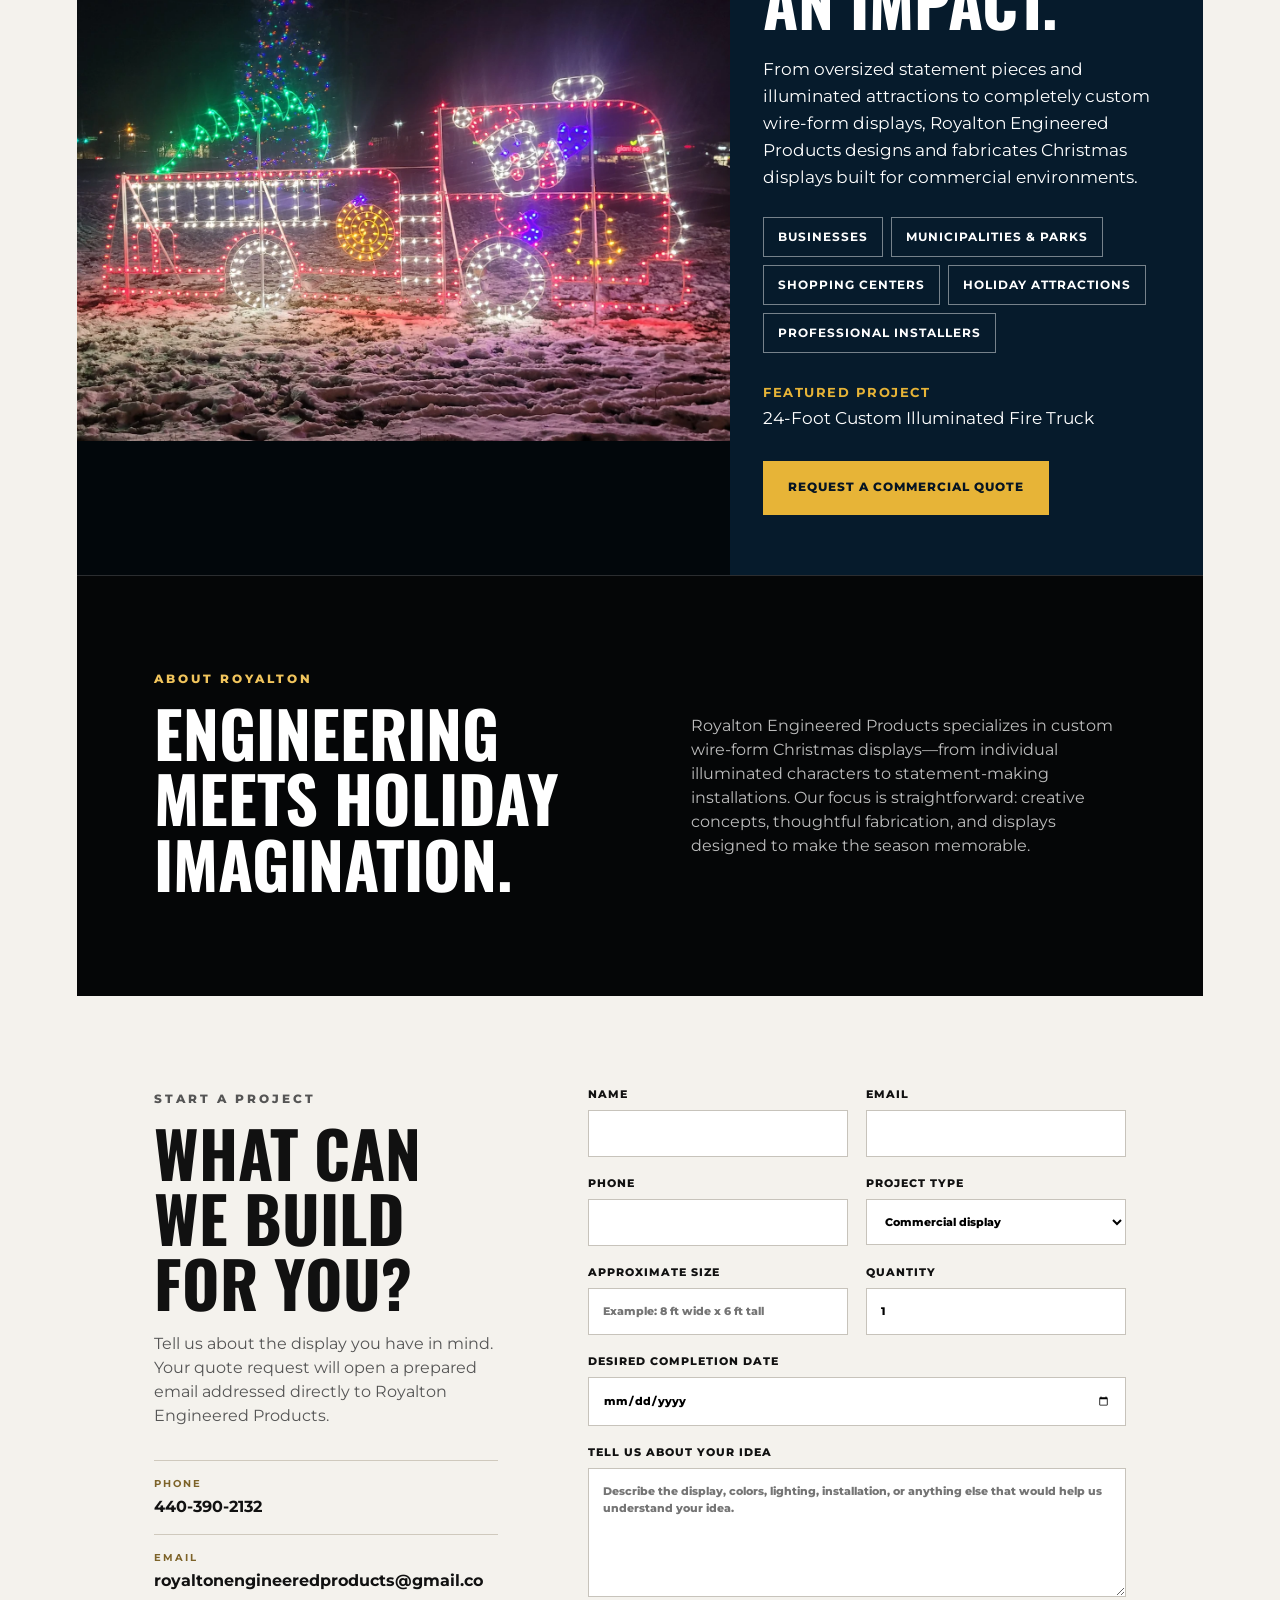
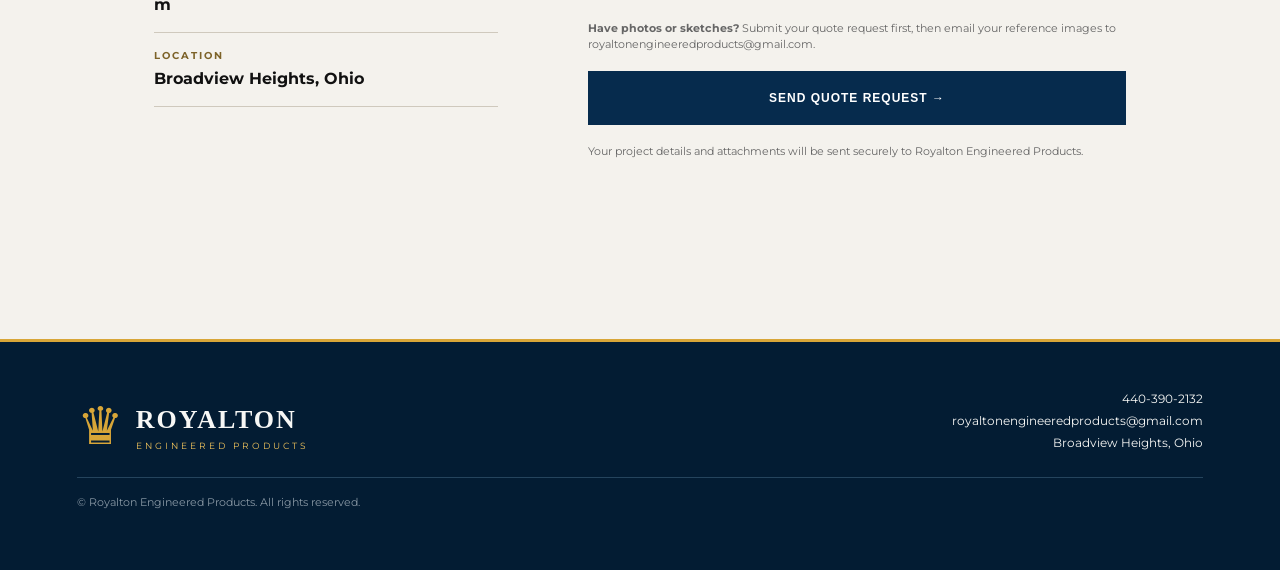
==== commit 6c21ee6f: "Update quote form attachment instructions Updated the quote form to remove the attachments input and" ====
--- a/index.html
+++ b/index.html
@@ -108,7 +108,7 @@
       <div><strong>LOCATION</strong><span>Broadview Heights, Ohio</span></div>
     </div>
   </div>
-  <form id="quoteForm" class="quote-form" action="https://formspree.io/f/mdekezlv" method="POST" enctype="multipart/form-data">
+  <form id="quoteForm" class="quote-form" action="https://formspree.io/f/mdekezlv" method="POST">
     <label>Name<input name="name" required></label>
     <label>Email<input name="email" type="email" required></label>
     <label>Phone<input name="phone" type="tel"></label>
@@ -117,7 +117,7 @@
     <label>Quantity<input name="quantity" type="number" min="1" value="1"></label>
     <label class="full">Desired completion date<input name="date" type="date"></label>
     <label class="full">Tell us about your idea<textarea name="idea" rows="6" placeholder="Describe the display, colors, lighting, installation, or anything else that would help us understand your idea."></textarea></label>
-    <label class="full">Attachments (optional)<input type="file" name="attachments" accept=".jpg,.jpeg,.png,.webp,.pdf" multiple><small>Upload inspiration photos, sketches, drawings, or PDFs.</small></label>
+   <p class="form-message full"><strong>Have photos or sketches?</strong> Submit your quote request first, then email your reference images to royaltonengineeredproducts@gmail.com.</p>
     <button class="btn btn-navy full" type="submit">Send Quote Request →</button>
     <p class="form-message full">Your project details and attachments will be sent securely to Royalton Engineered Products.</p>
   </form>
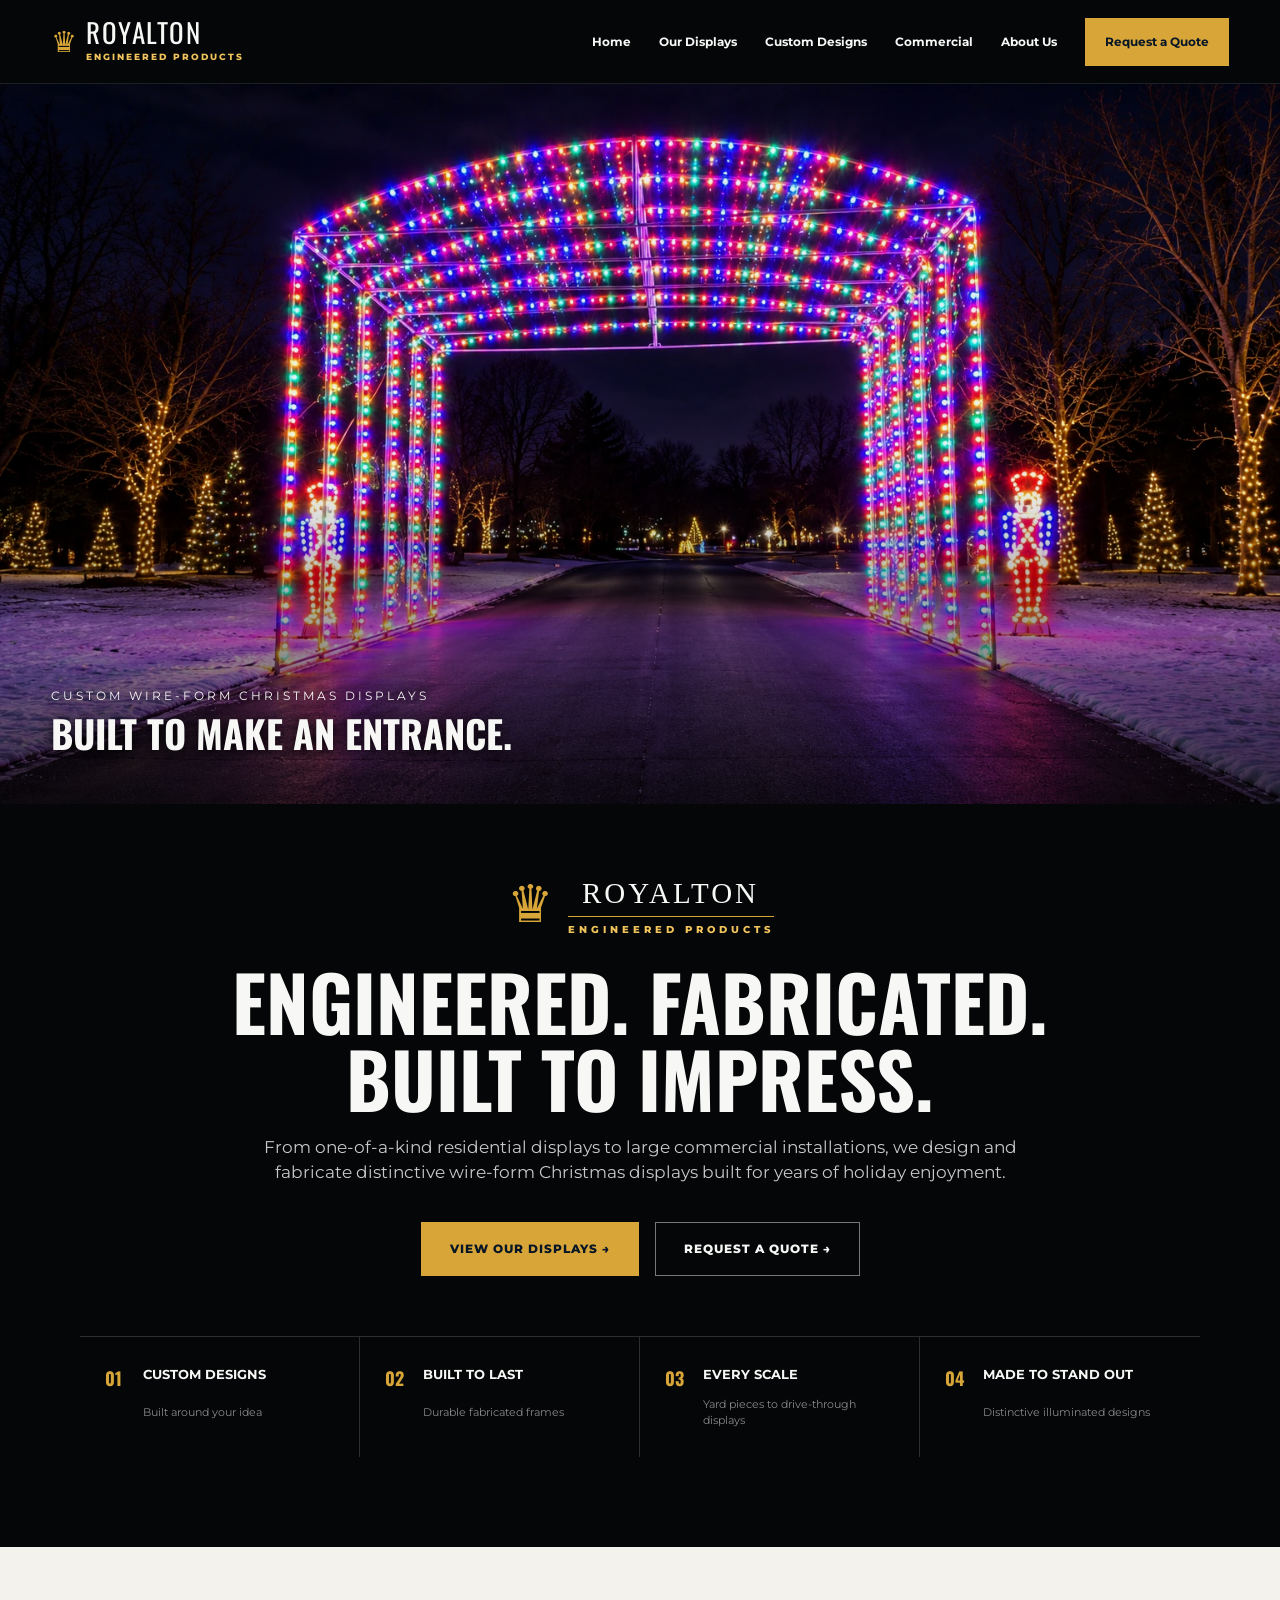
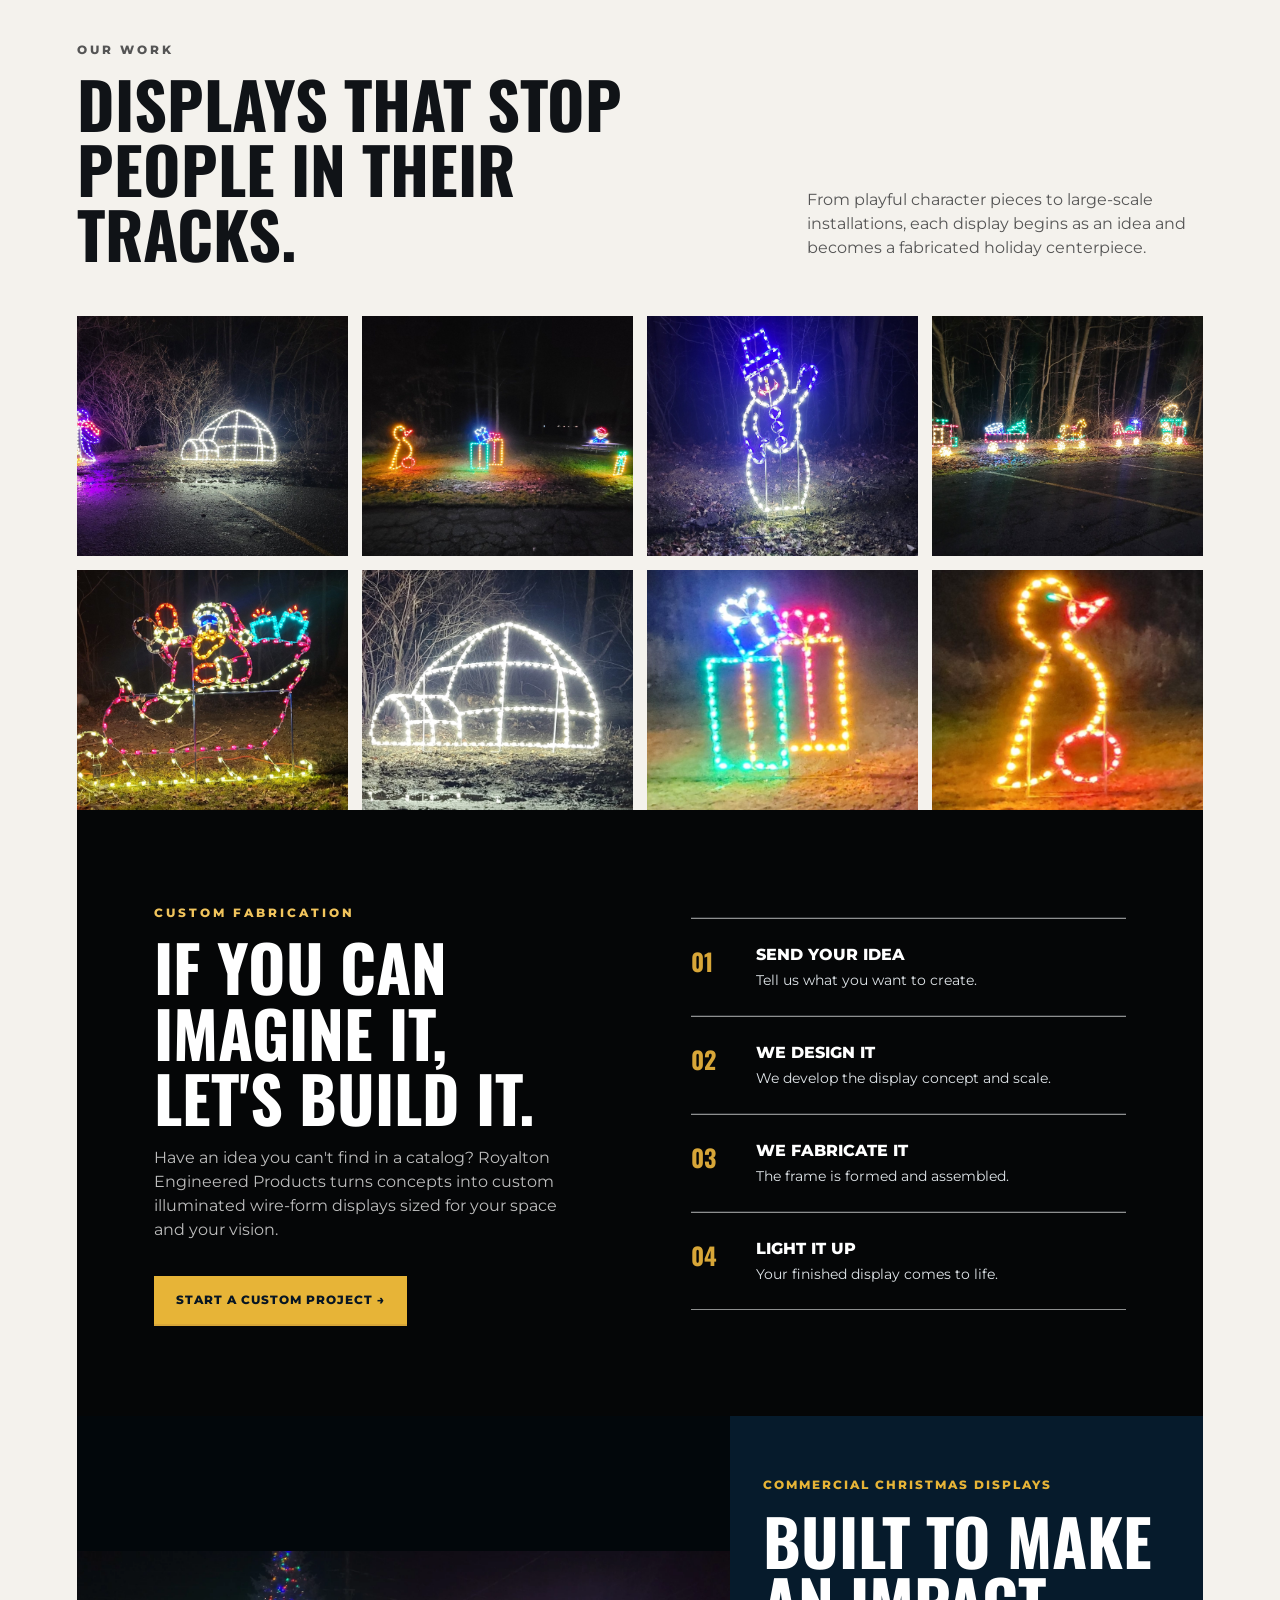
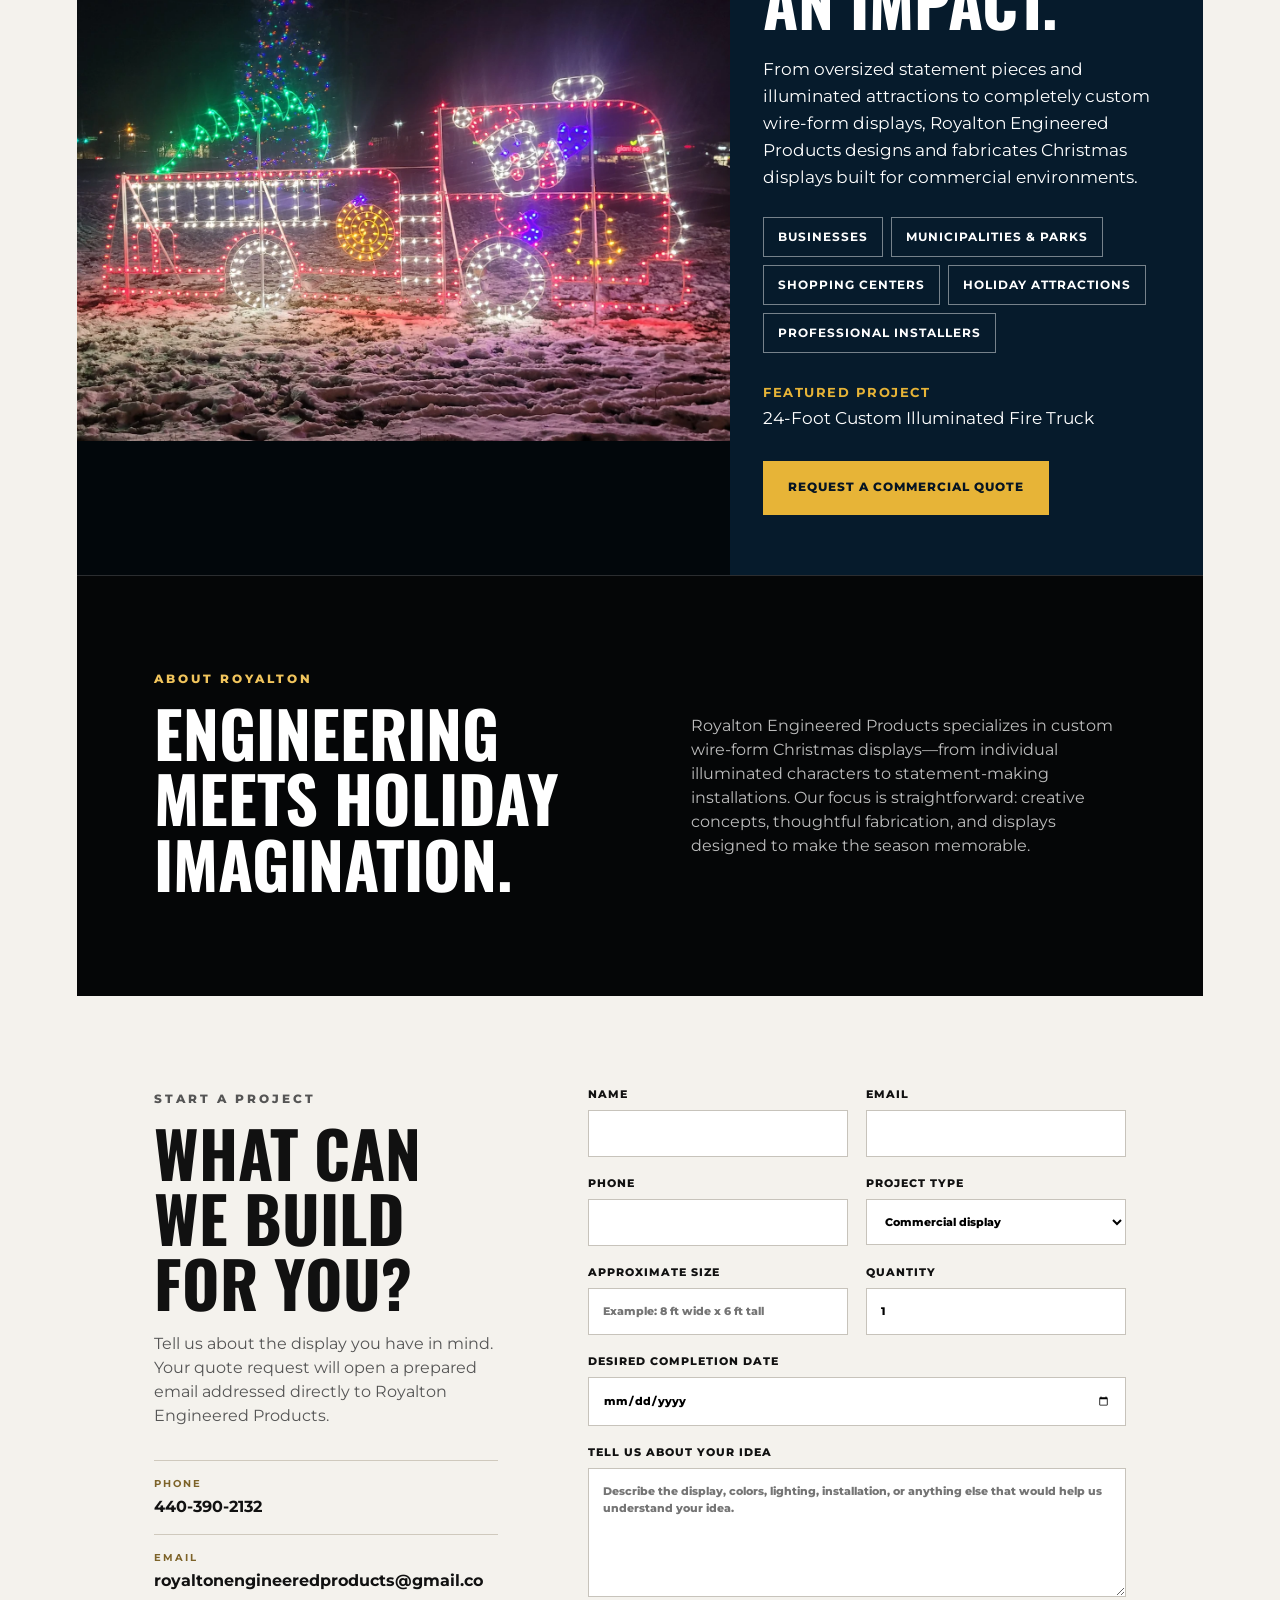
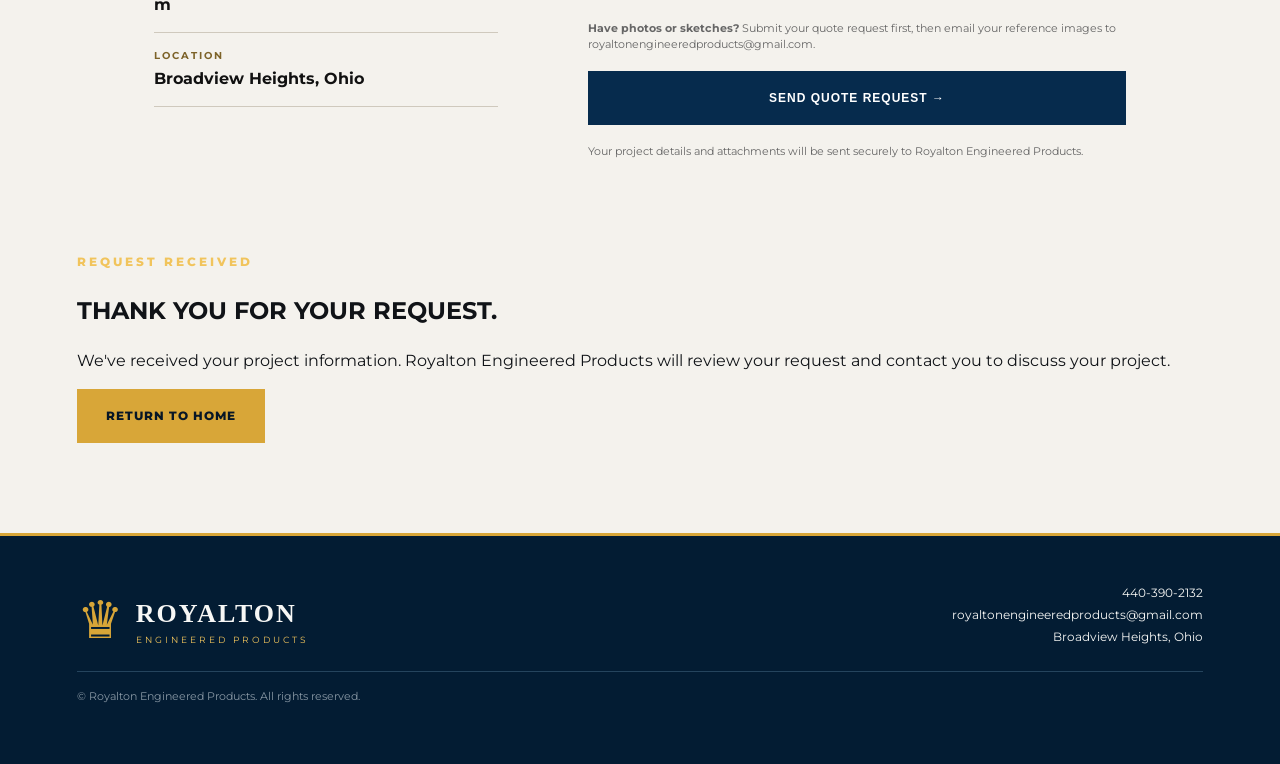
==== commit 8e353d3e: "Add quote request confirmation section" ====
--- a/index.html
+++ b/index.html
@@ -122,6 +122,14 @@
     <p class="form-message full">Your project details and attachments will be sent securely to Royalton Engineered Products.</p>
   </form>
 </section>
+  <section class="thank-you" id="thank-you">
+  <div class="thank-you-inner">
+    <span class="kicker gold">REQUEST RECEIVED</span>
+    <h2>THANK YOU FOR YOUR REQUEST.</h2>
+    <p>We've received your project information. Royalton Engineered Products will review your request and contact you to discuss your project.</p>
+    <a class="btn btn-gold" href="#home">Return to Home</a>
+  </div>
+</section>
 </main>
 
 <footer>
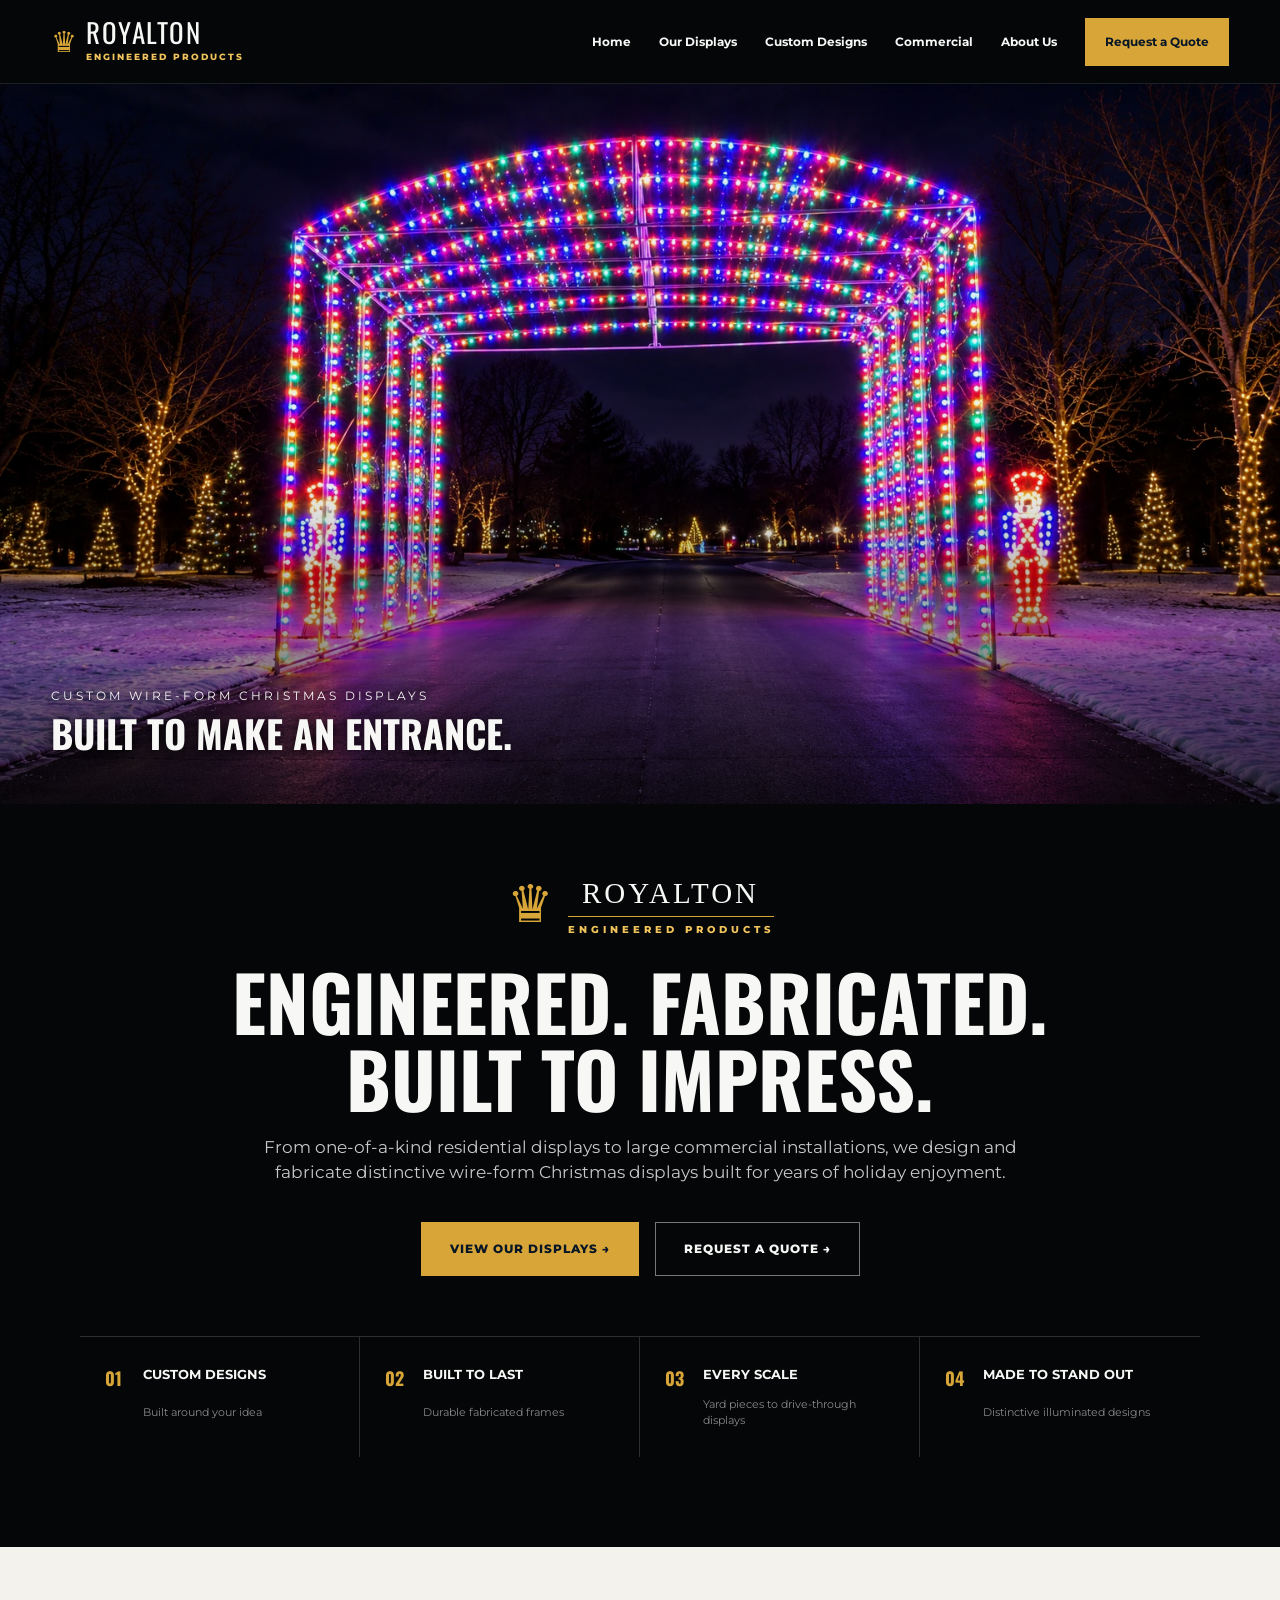
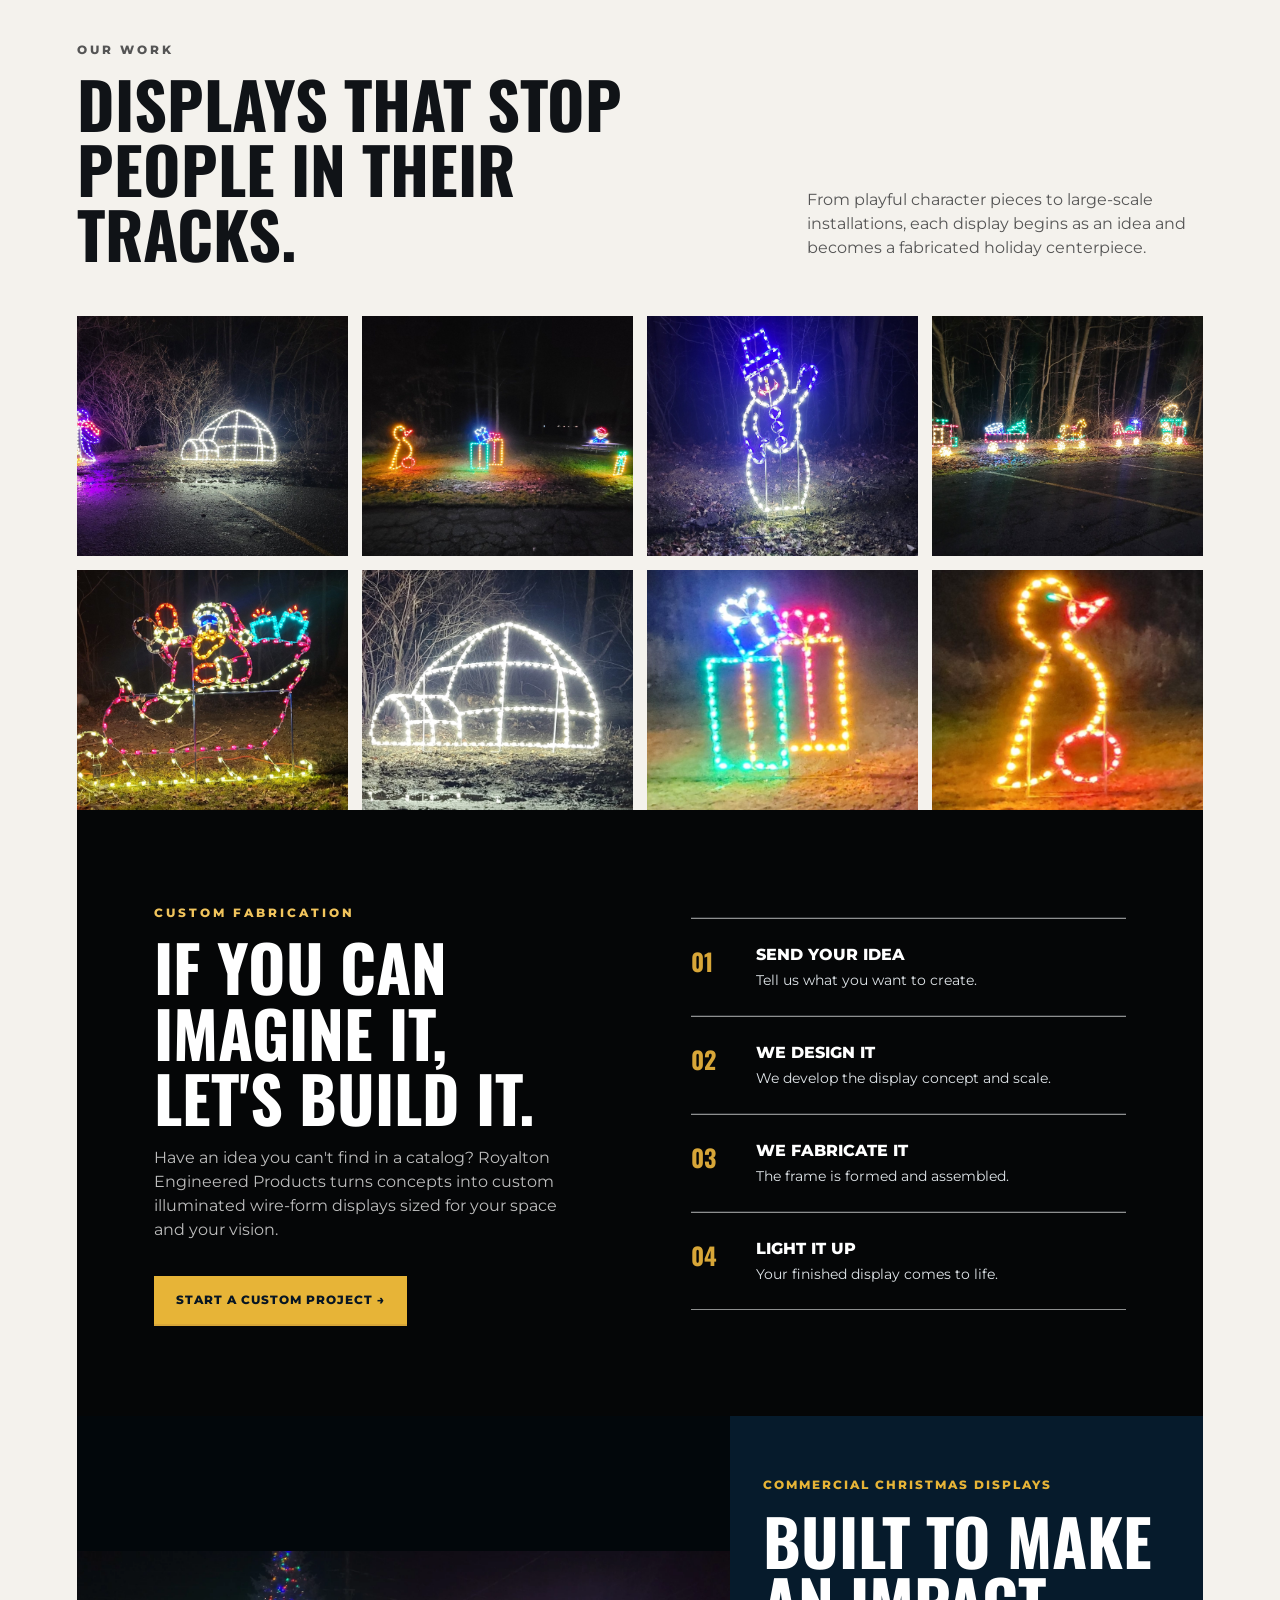
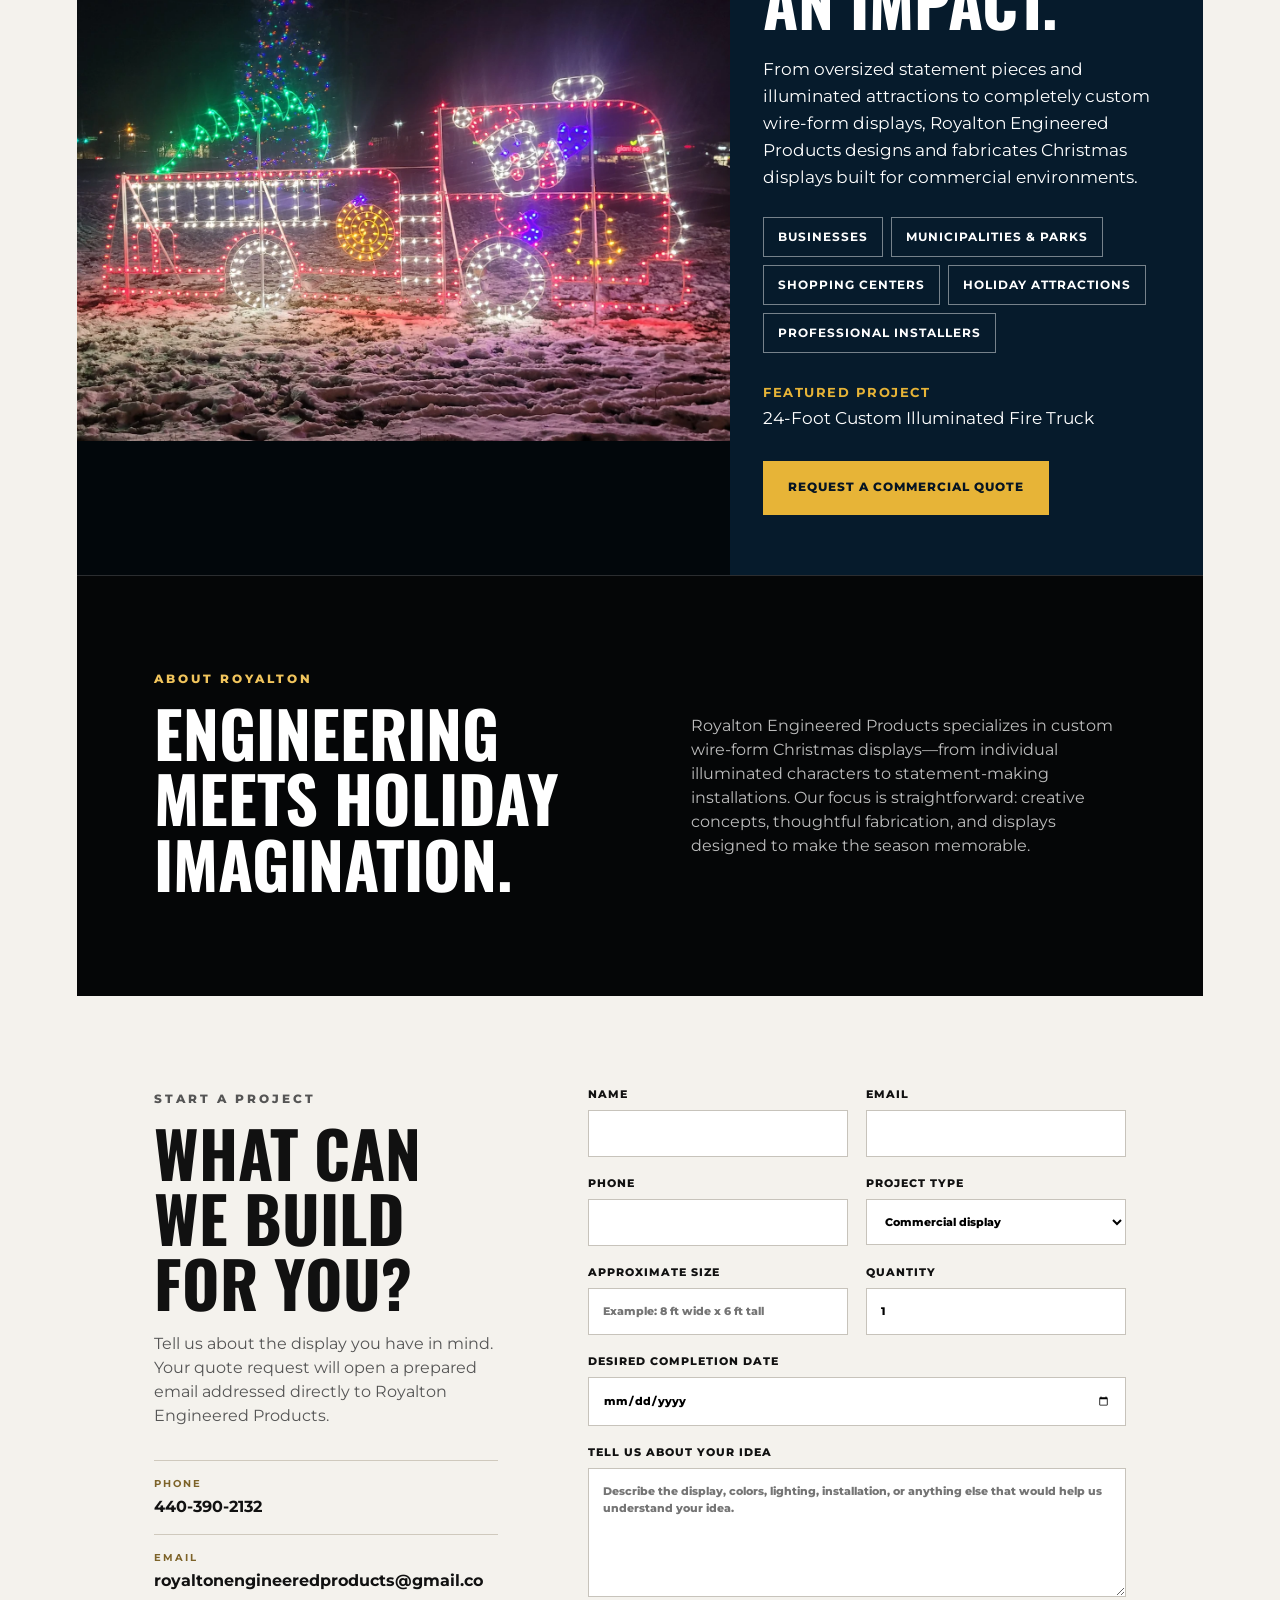
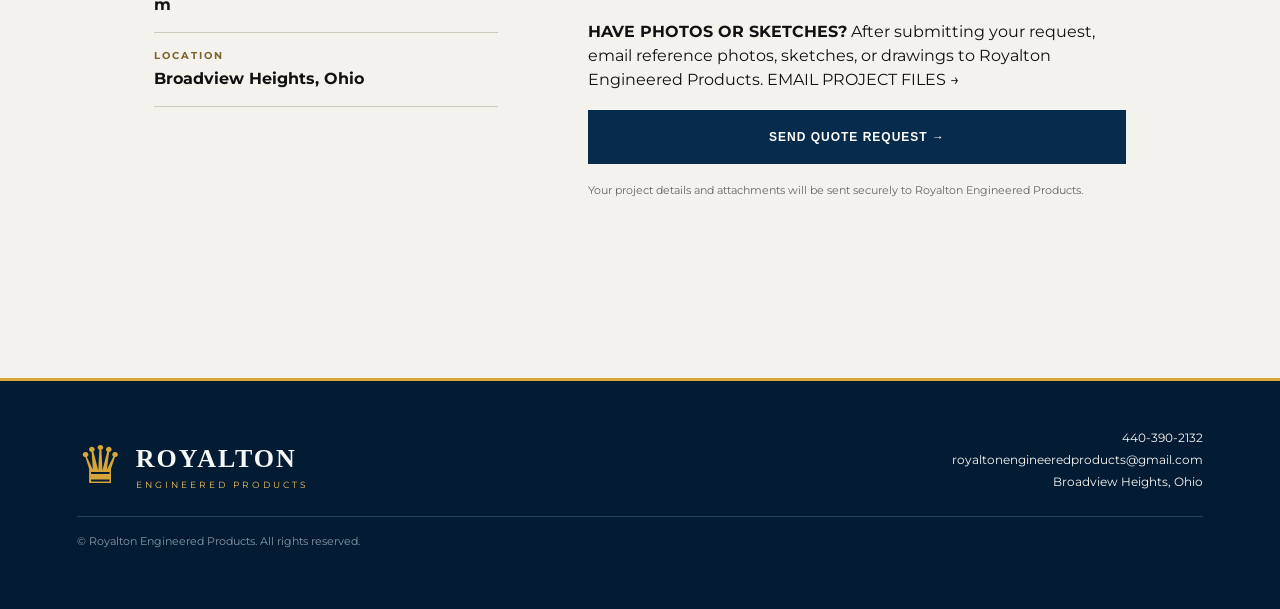
==== commit 2682a494: "Improve project files instructions" ====
--- a/index.html
+++ b/index.html
@@ -117,7 +117,11 @@
     <label>Quantity<input name="quantity" type="number" min="1" value="1"></label>
     <label class="full">Desired completion date<input name="date" type="date"></label>
     <label class="full">Tell us about your idea<textarea name="idea" rows="6" placeholder="Describe the display, colors, lighting, installation, or anything else that would help us understand your idea."></textarea></label>
-   <p class="form-message full"><strong>Have photos or sketches?</strong> Submit your quote request first, then email your reference images to royaltonengineeredproducts@gmail.com.</p>
+   <div class="project-files full">
+  <strong>HAVE PHOTOS OR SKETCHES?</strong>
+  <span>After submitting your request, email reference photos, sketches, or drawings to Royalton Engineered Products.</span>
+  <a href="mailto:royaltonengineeredproducts@gmail.com?subject=Project%20Reference%20Files">EMAIL PROJECT FILES →</a>
+</div>
     <button class="btn btn-navy full" type="submit">Send Quote Request →</button>
     <p class="form-message full">Your project details and attachments will be sent securely to Royalton Engineered Products.</p>
   </form>
--- a/styles.css
+++ b/styles.css
@@ -193,3 +193,46 @@
   text-decoration: none;
   margin-top: 18px;
 }
+
+
+/* Quote Request Thank You Confirmation */
+.thank-you {
+  display: none;
+  background: #061b2c;
+  color: #ffffff;
+  text-align: center;
+  padding: 90px 7%;
+}
+
+.thank-you.show {
+  display: block;
+}
+
+.thank-you-inner {
+  max-width: 750px;
+  margin: 0 auto;
+}
+
+.thank-you h2 {
+  color: #ffffff;
+  font-size: clamp(42px, 5vw, 68px);
+  line-height: 1;
+  margin: 15px 0 20px;
+  text-transform: uppercase;
+}
+
+.thank-you p {
+  color: #dfe4e8;
+  font-size: 18px;
+  line-height: 1.6;
+  margin: 0 auto 30px;
+}
+
+.thank-you .btn-gold {
+  display: inline-block;
+  background: #e7b437;
+  color: #071523;
+  padding: 16px 26px;
+  font-weight: 800;
+  text-decoration: none;
+}
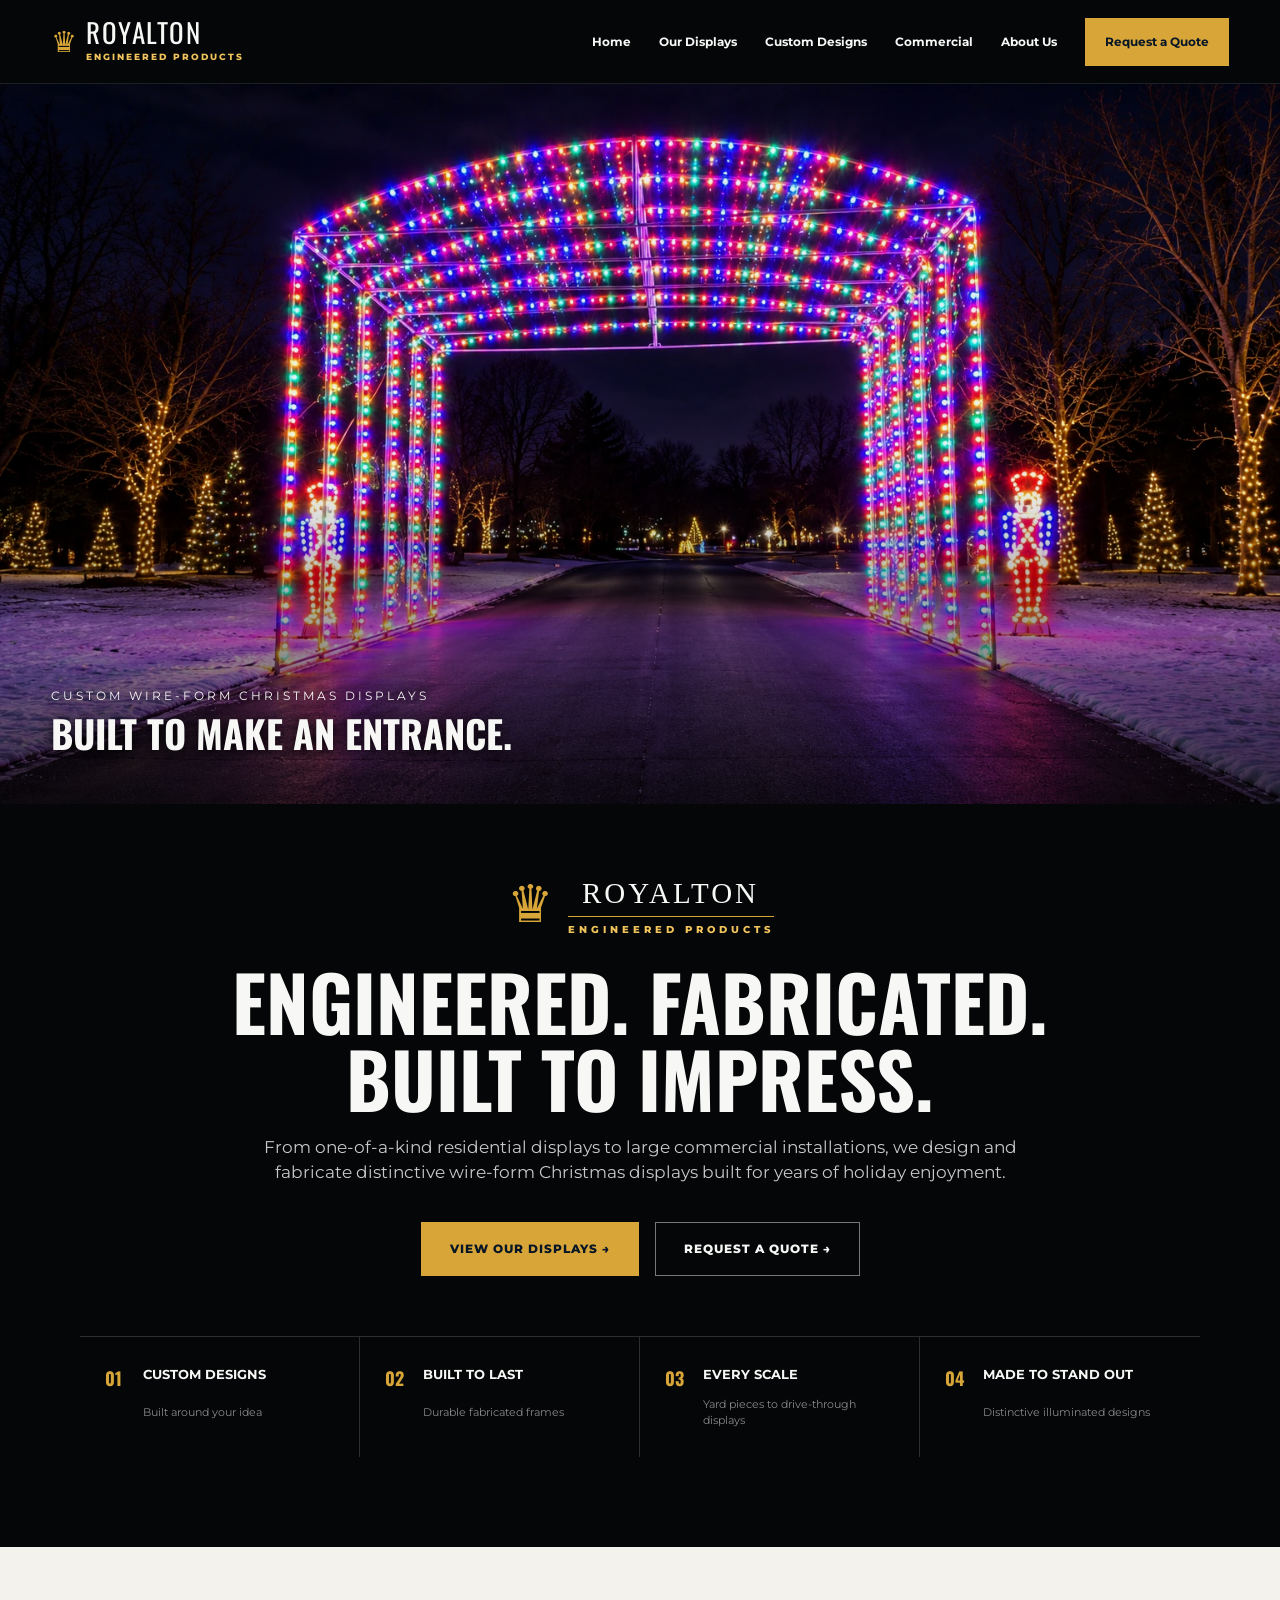
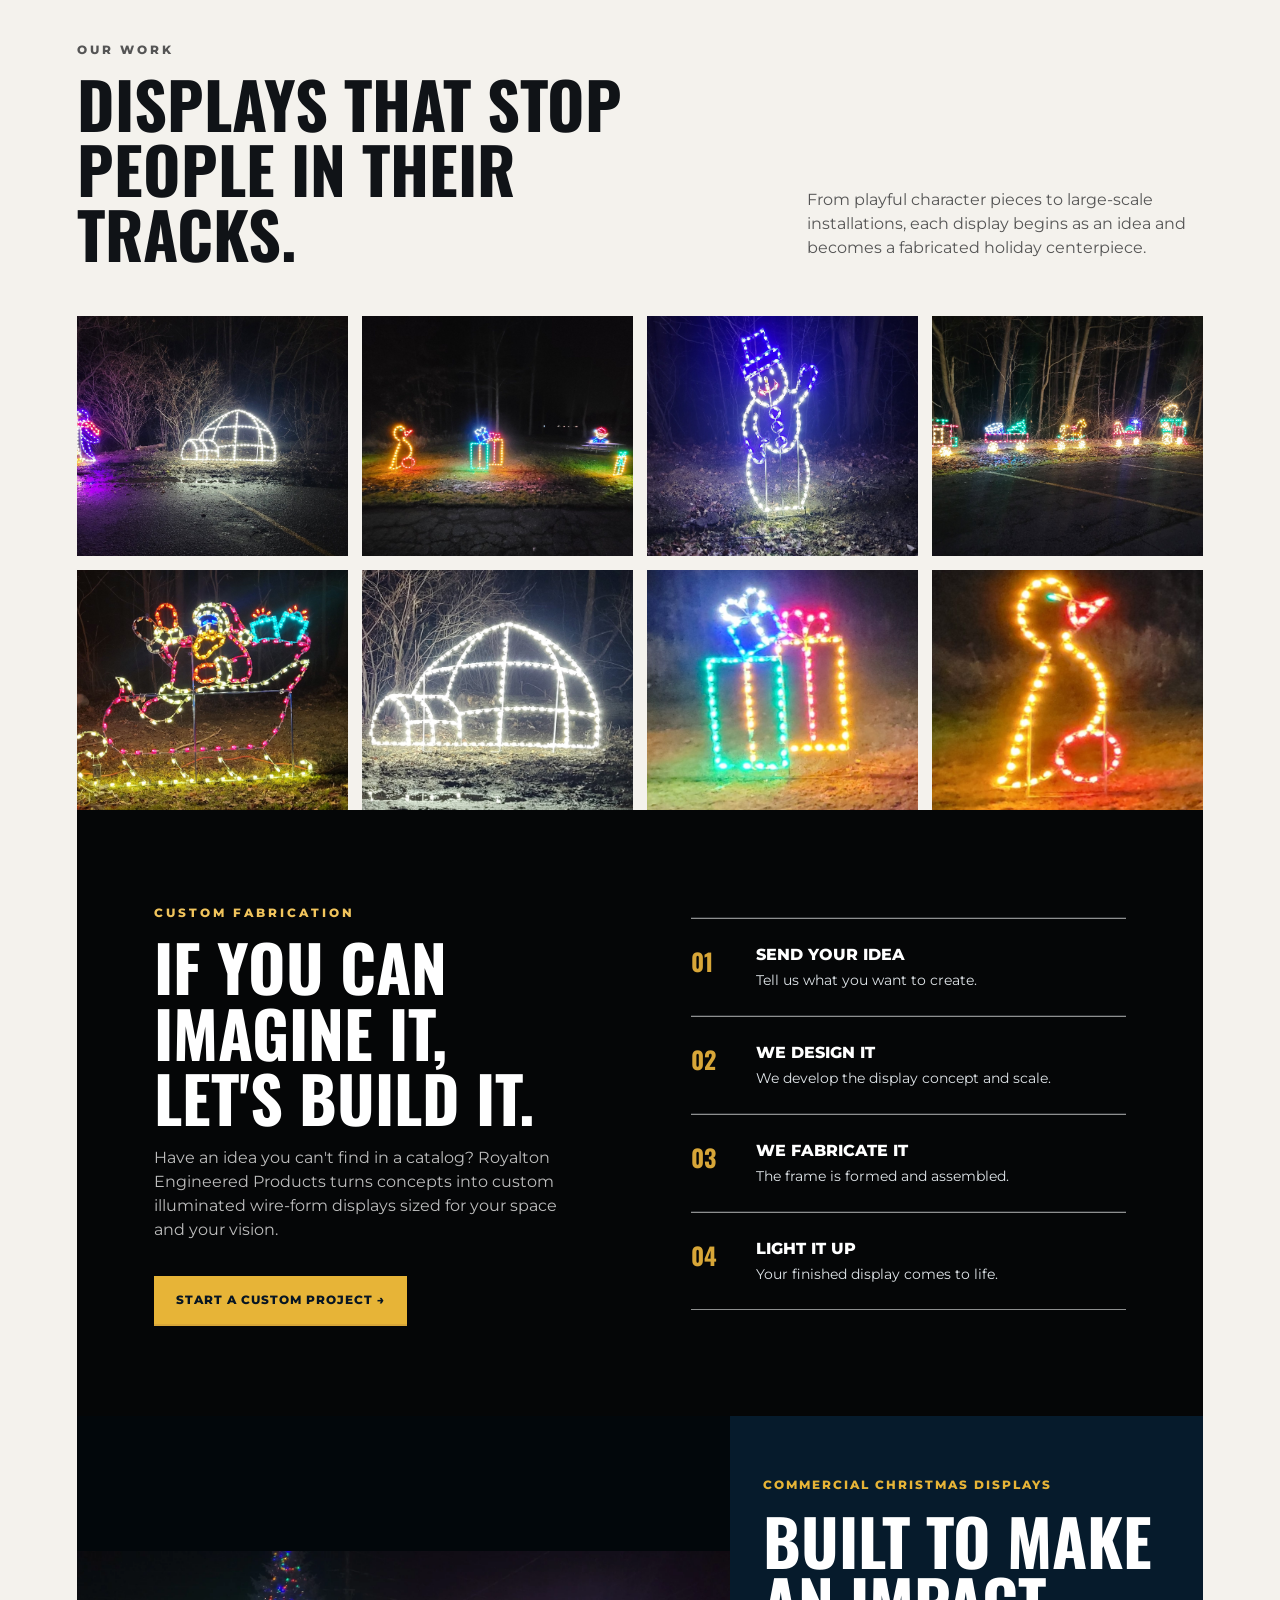
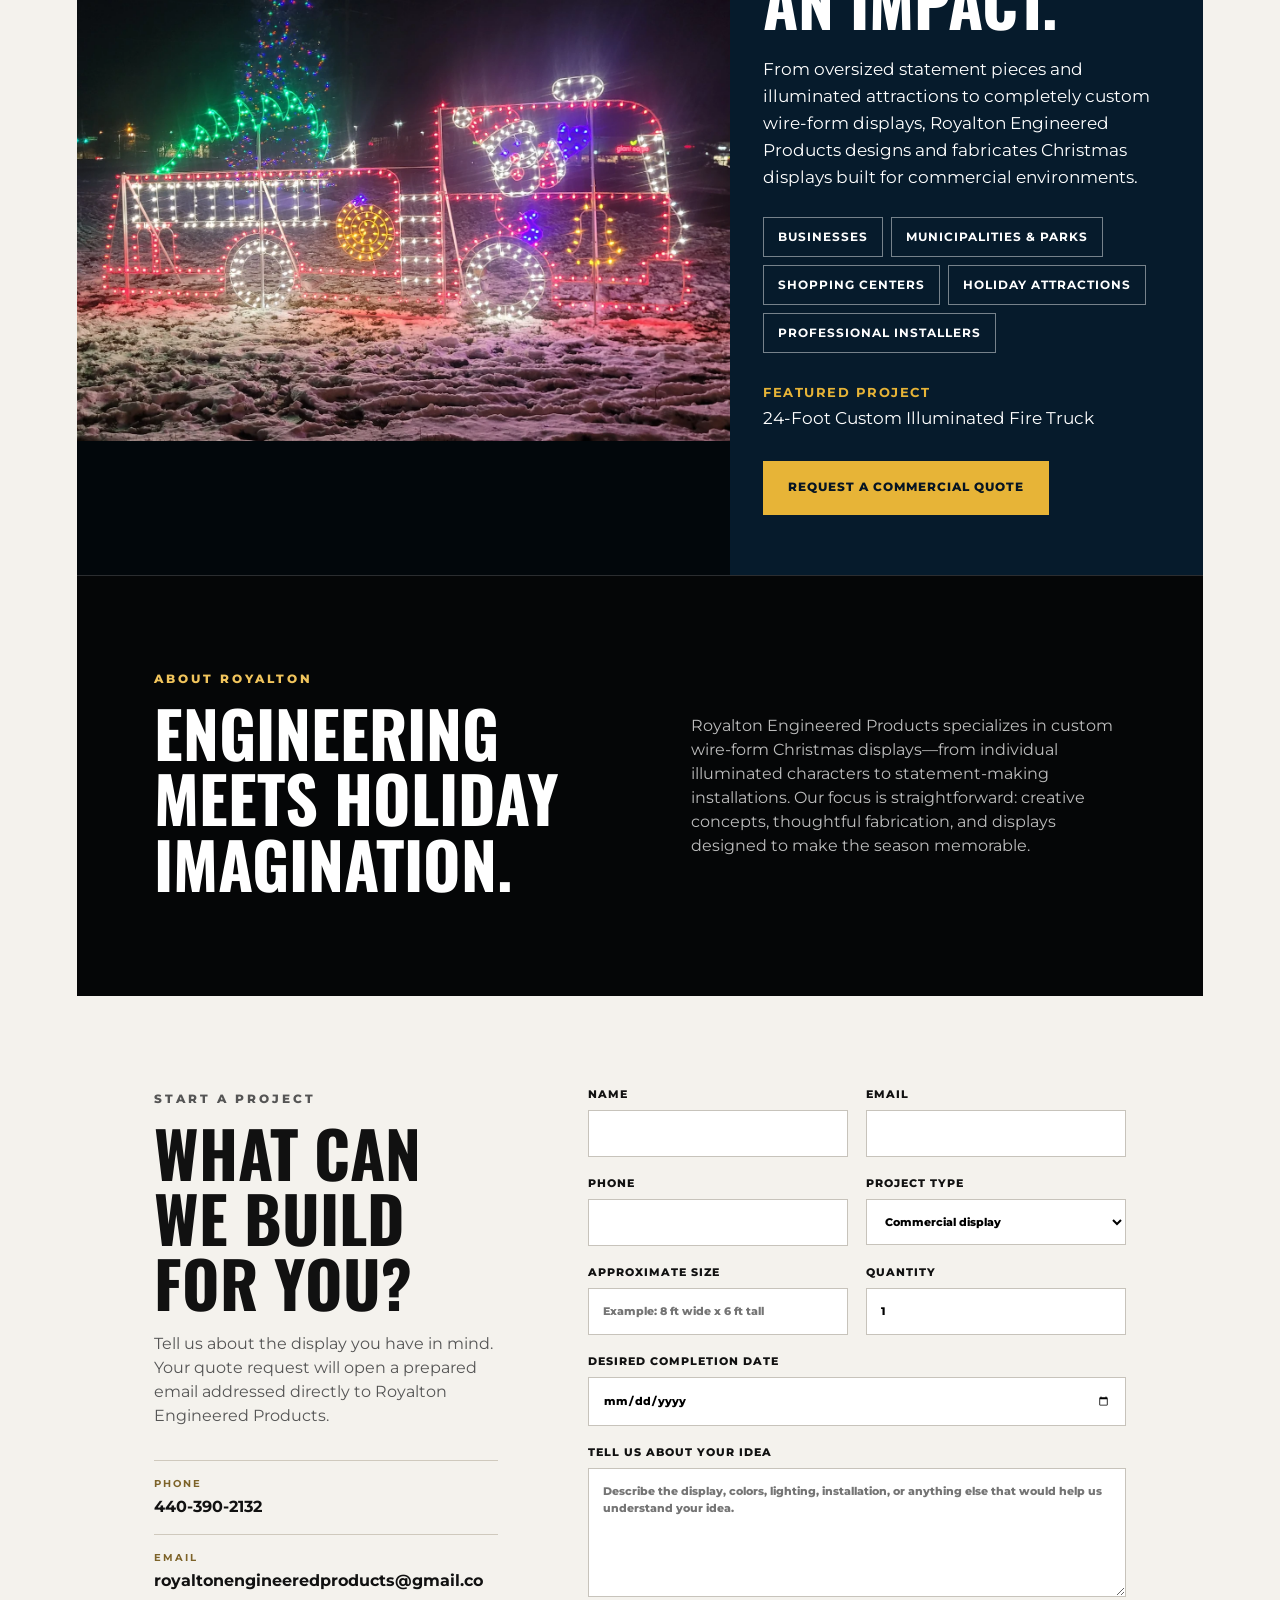
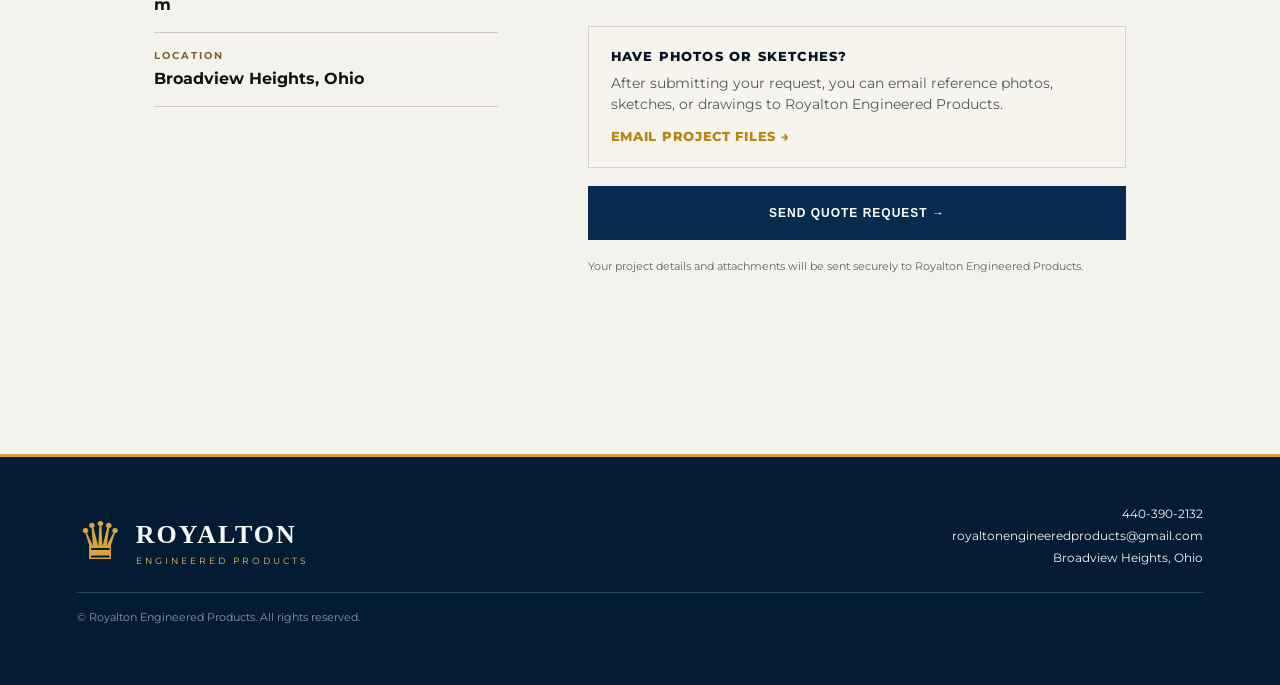
==== commit 8cbfa300: "Improve project files instructions" ====
--- a/index.html
+++ b/index.html
@@ -119,7 +119,7 @@
     <label class="full">Tell us about your idea<textarea name="idea" rows="6" placeholder="Describe the display, colors, lighting, installation, or anything else that would help us understand your idea."></textarea></label>
    <div class="project-files full">
   <strong>HAVE PHOTOS OR SKETCHES?</strong>
-  <span>After submitting your request, email reference photos, sketches, or drawings to Royalton Engineered Products.</span>
+     <span>After submitting your request, you can email reference photos, sketches, or drawings to Royalton Engineered Products.</span>
   <a href="mailto:royaltonengineeredproducts@gmail.com?subject=Project%20Reference%20Files">EMAIL PROJECT FILES →</a>
 </div>
     <button class="btn btn-navy full" type="submit">Send Quote Request →</button>
--- a/styles.css
+++ b/styles.css
@@ -236,3 +236,42 @@
   font-weight: 800;
   text-decoration: none;
 }
+
+
+/* Project Reference Files */
+.project-files {
+  margin-top: 6px;
+  padding: 20px 22px;
+  border: 1px solid #d7d0c4;
+  background: #f7f4ee;
+  display: flex;
+  flex-direction: column;
+  align-items: flex-start;
+  gap: 7px;
+}
+
+.project-files strong {
+  color: #071523;
+  font-size: 13px;
+  font-weight: 800;
+  letter-spacing: 1.2px;
+}
+
+.project-files span {
+  color: #505862;
+  font-size: 14px;
+  line-height: 1.5;
+}
+
+.project-files a {
+  color: #b98513;
+  font-size: 13px;
+  font-weight: 800;
+  letter-spacing: .7px;
+  text-decoration: none;
+  margin-top: 5px;
+}
+
+.project-files a:hover {
+  color: #071523;
+}
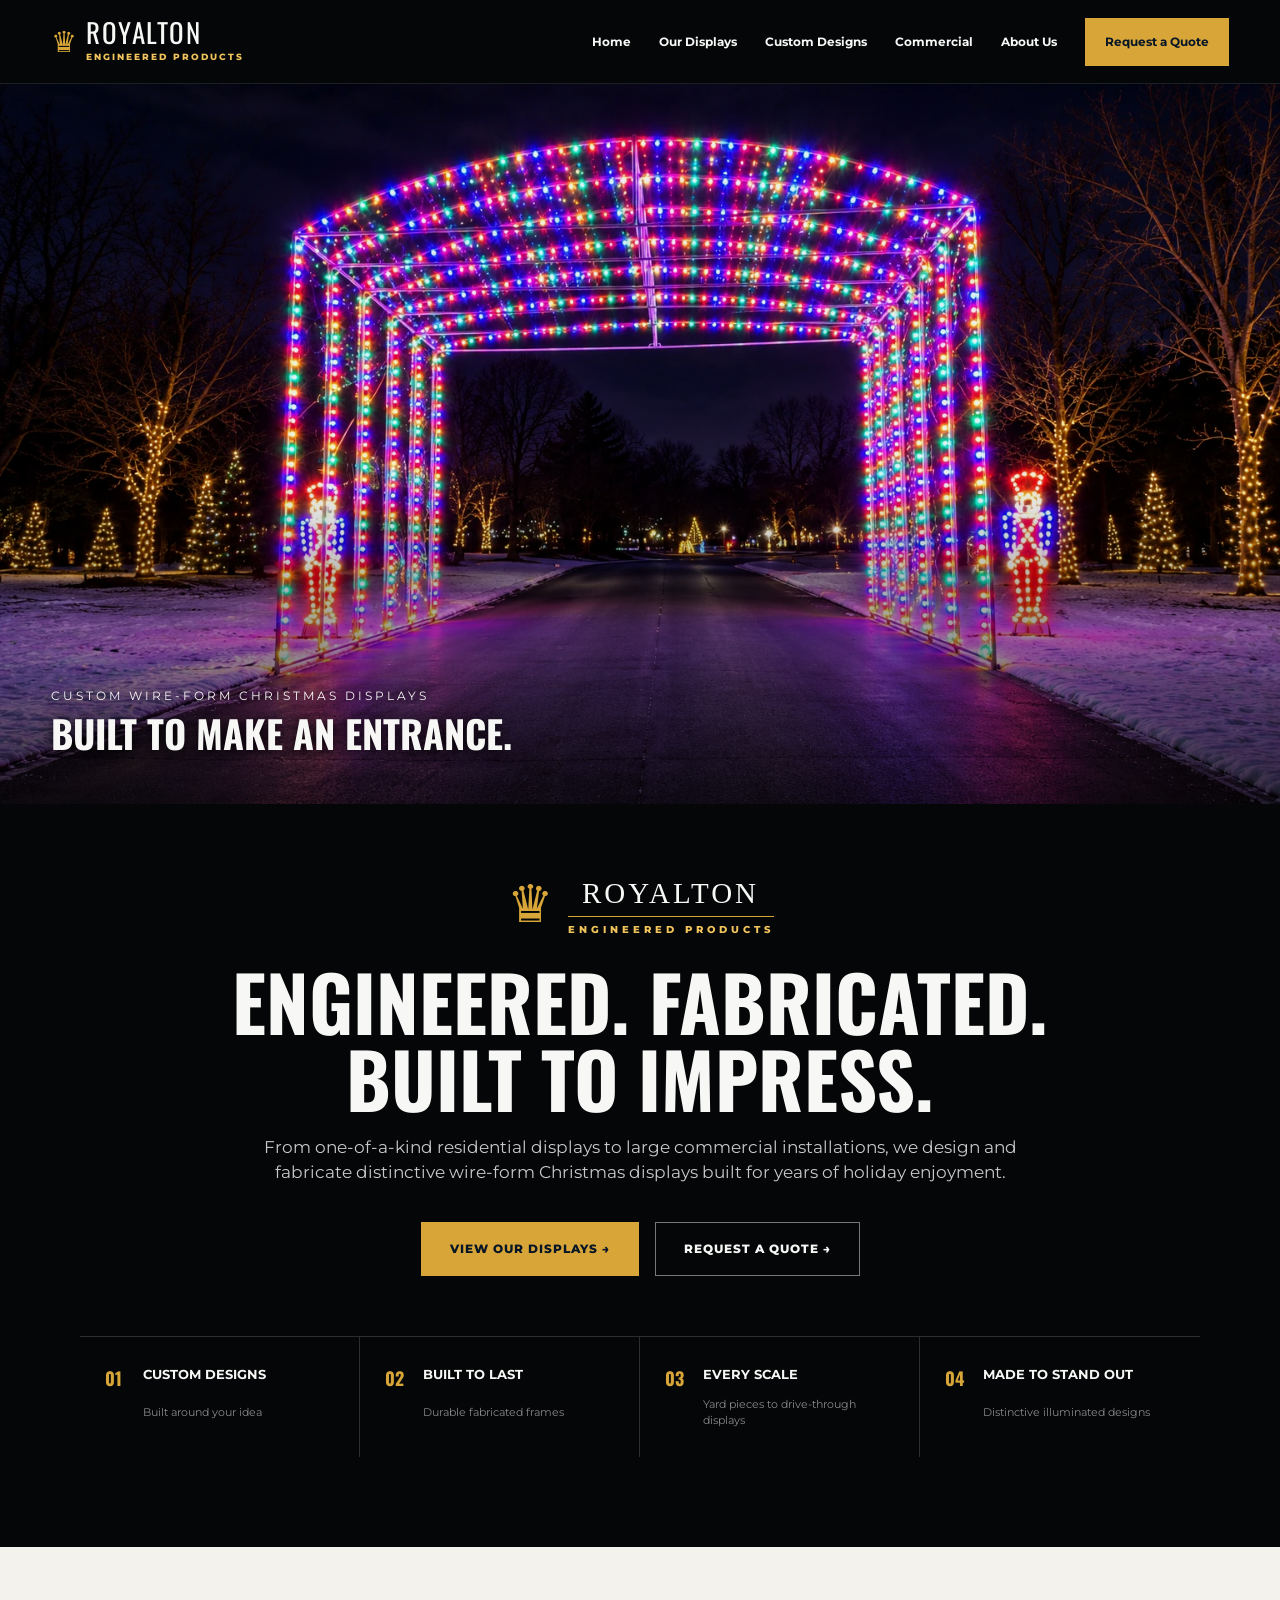
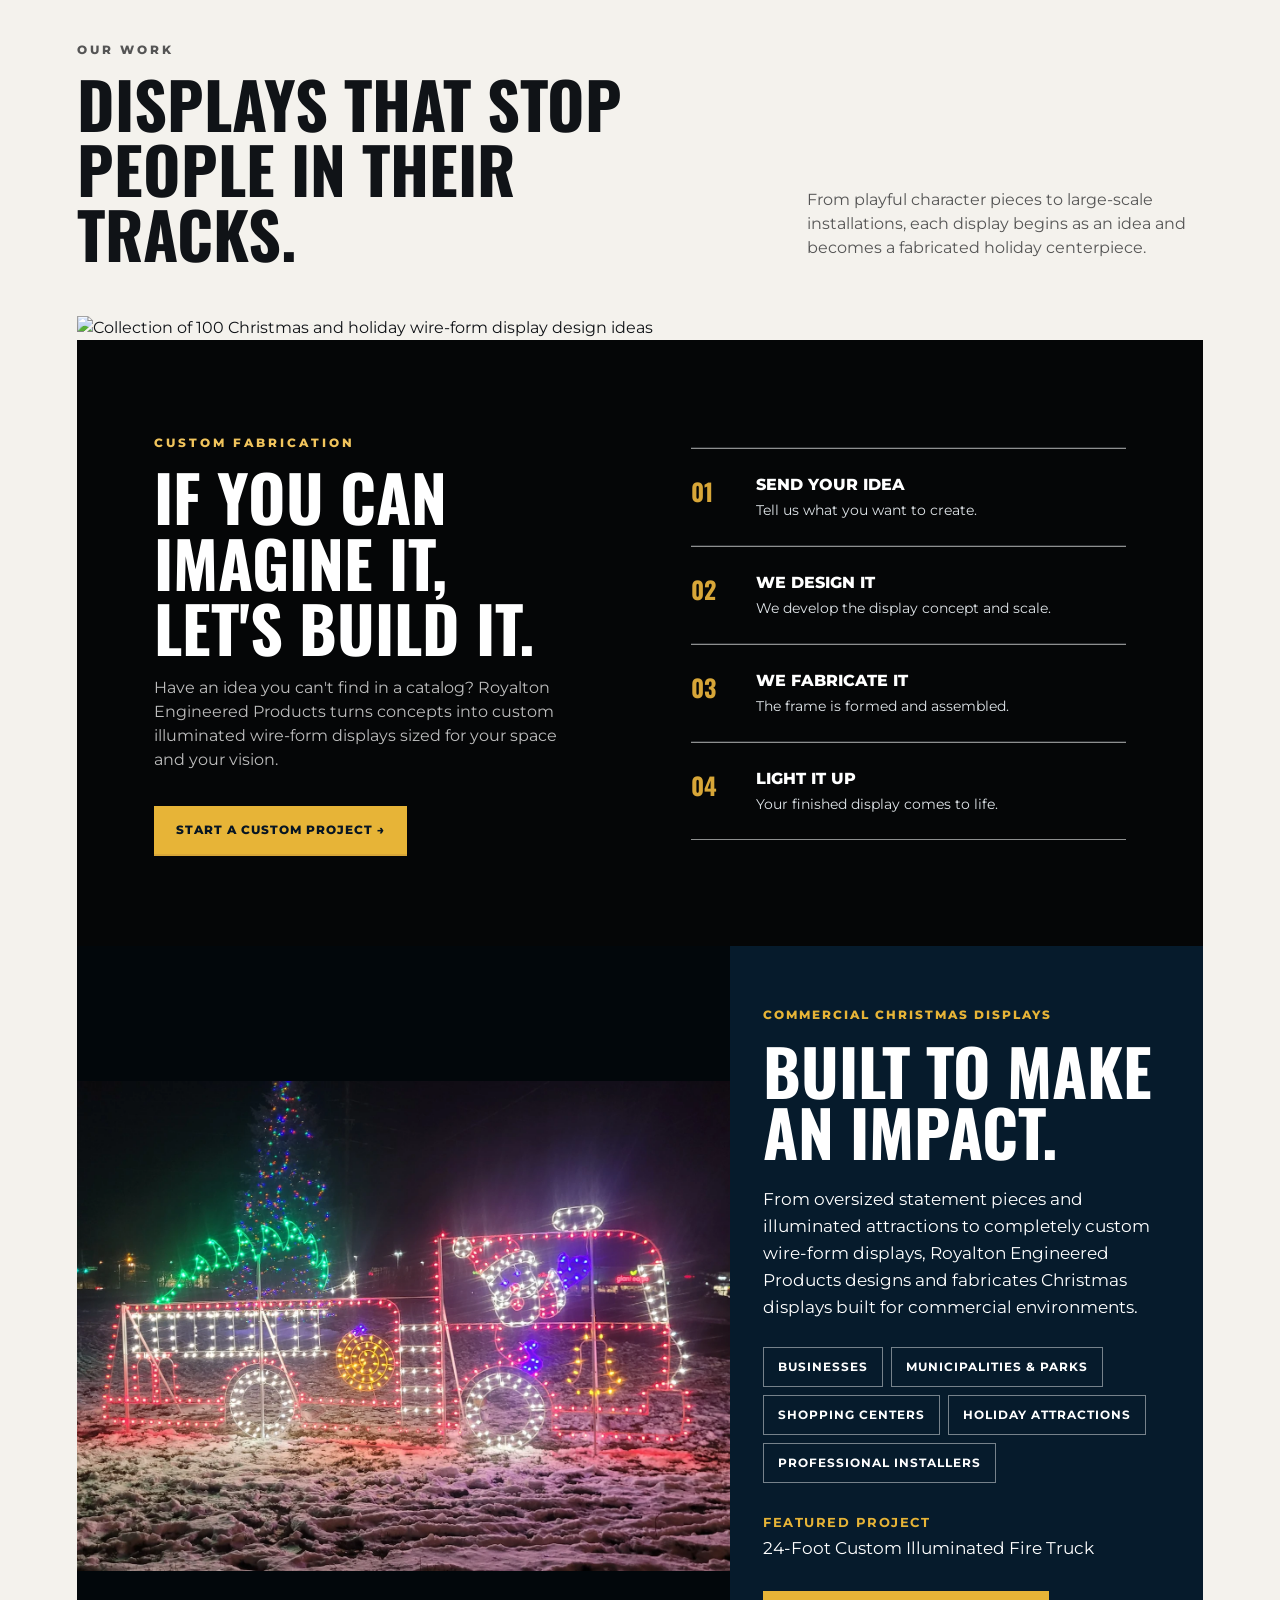
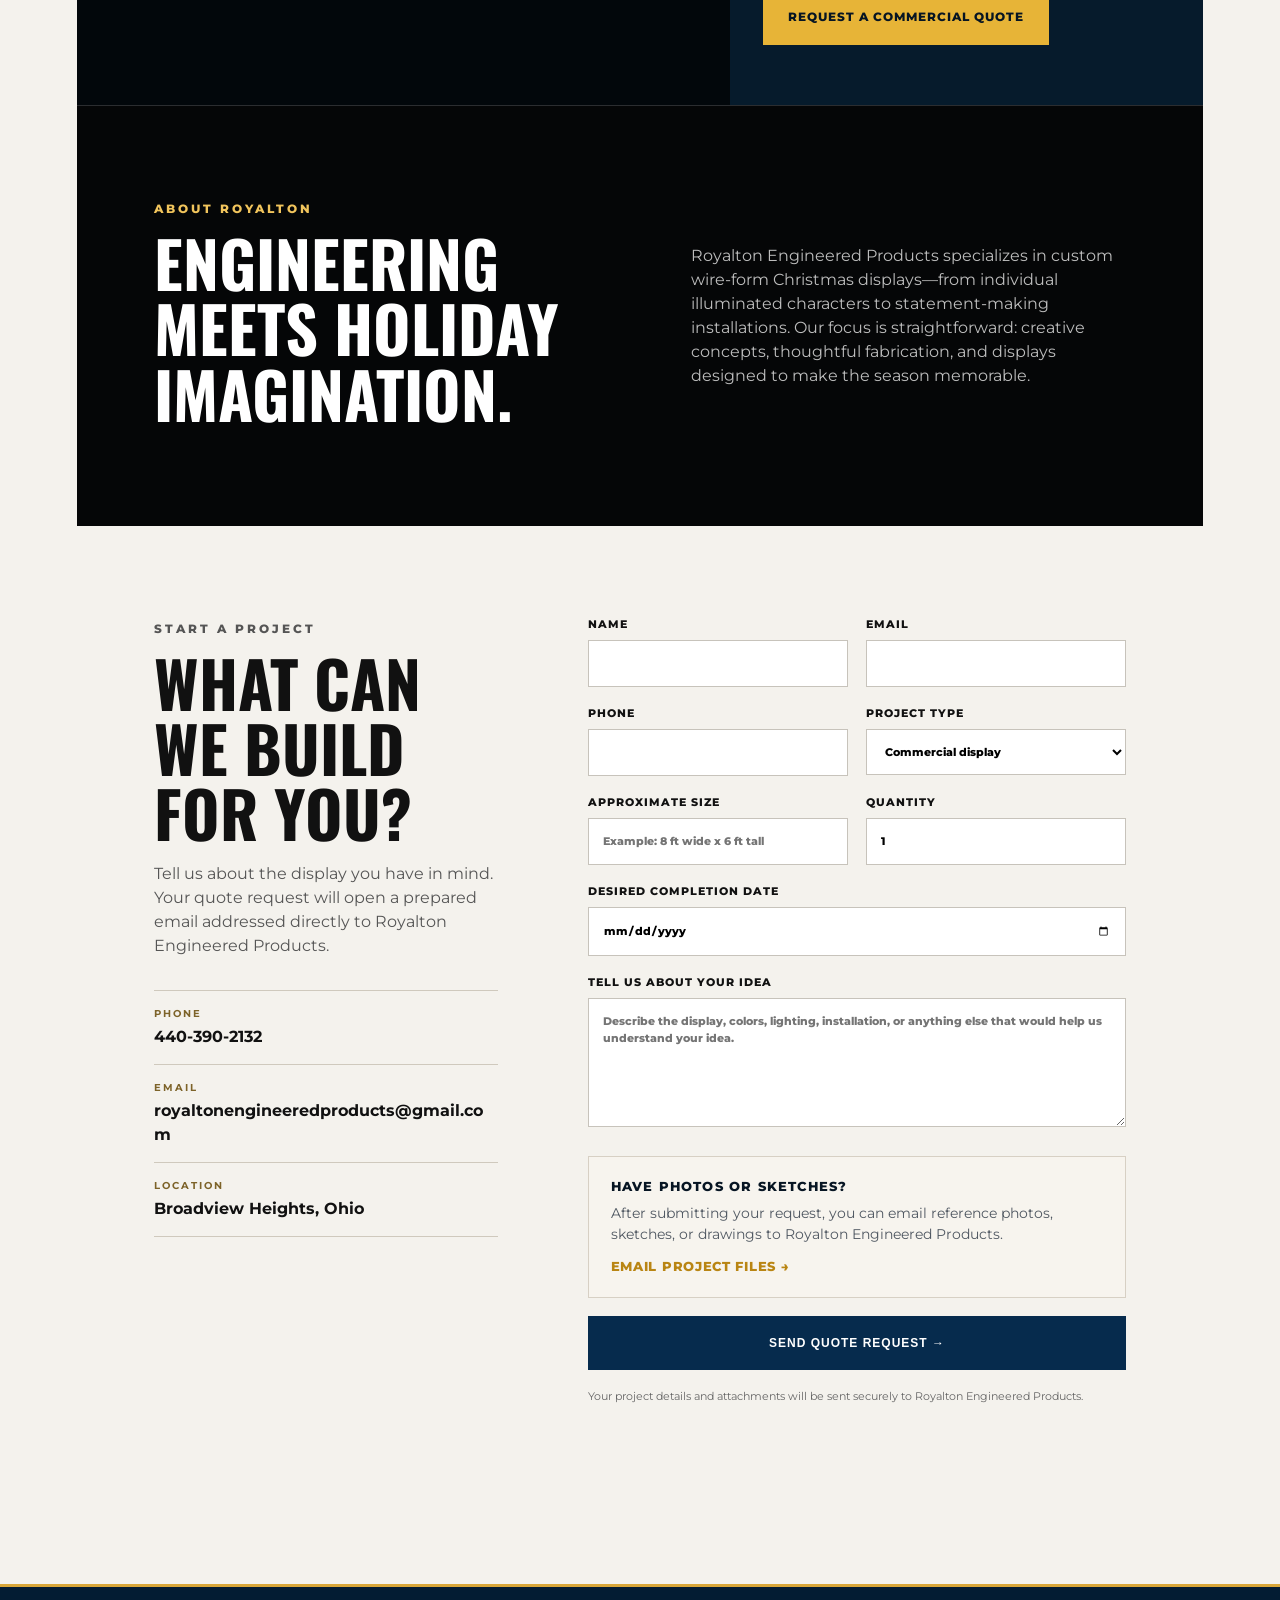
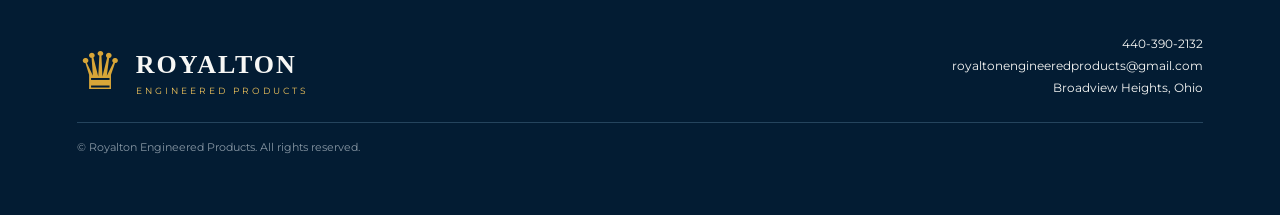
==== commit c338996e: "Replace gallery with display ideas collection Removed multiple image elements from the gallery and a" ====
--- a/index.html
+++ b/index.html
@@ -46,15 +46,8 @@
 
 <section class="section displays" id="displays">
   <div class="section-heading"><div><span class="kicker">OUR WORK</span><h2>Displays that stop people in their tracks.</h2></div><p>From playful character pieces to large-scale installations, each display begins as an idea and becomes a fabricated holiday centerpiece.</p></div>
-  <div class="gallery">
-    <img src="https://royaltonengineeredproducts.github.io/royalton-engineered-products/royalton-display-02.jpg" alt="Custom illuminated penguin and igloo Christmas display">
-  <img src="https://royaltonengineeredproducts.github.io/royalton-engineered-products/royalton-display-05.jpg" alt="Custom illuminated Christmas character and present display">
-    <img src="https://royaltonengineeredproducts.github.io/royalton-engineered-products/royalton-display-06.jpg" alt="Custom illuminated snowman wire-form display">
-   <img src="https://royaltonengineeredproducts.github.io/royalton-engineered-products/royalton-display-07.jpg" alt="Custom illuminated Christmas train display">
-  <img src="https://royaltonengineeredproducts.github.io/royalton-engineered-products/royalton-display-10.jpg" alt="Custom illuminated Santa sleigh display">
-      <img src="https://royaltonengineeredproducts.github.io/royalton-engineered-products/royalton-display-11.jpg" alt="Custom illuminated igloo display">
- <img src="https://royaltonengineeredproducts.github.io/royalton-engineered-products/royalton-display-12.jpg" alt="Custom illuminated Christmas present display">
-  <img src="https://royaltonengineeredproducts.github.io/royalton-engineered-products/royalton-display-15.jpg" alt="Custom illuminated character wire-form display">
+  <div class="display-ideas-gallery">
+  <img src="https://royaltonengineeredproducts.github.io/royalton-engineered-products/display-ideas.png" alt="Collection of 100 Christmas and holiday wire-form display design ideas">
 </div>
 <section class="split section-dark" id="custom">
   <div class="split-copy"><span class="kicker gold">CUSTOM FABRICATION</span><h2>If you can imagine it,<br>let's build it.</h2><p>Have an idea you can't find in a catalog? Royalton Engineered Products turns concepts into custom illuminated wire-form displays sized for your space and your vision.</p><a class="text-link" href="#quote">Start a custom project →</a></div>
